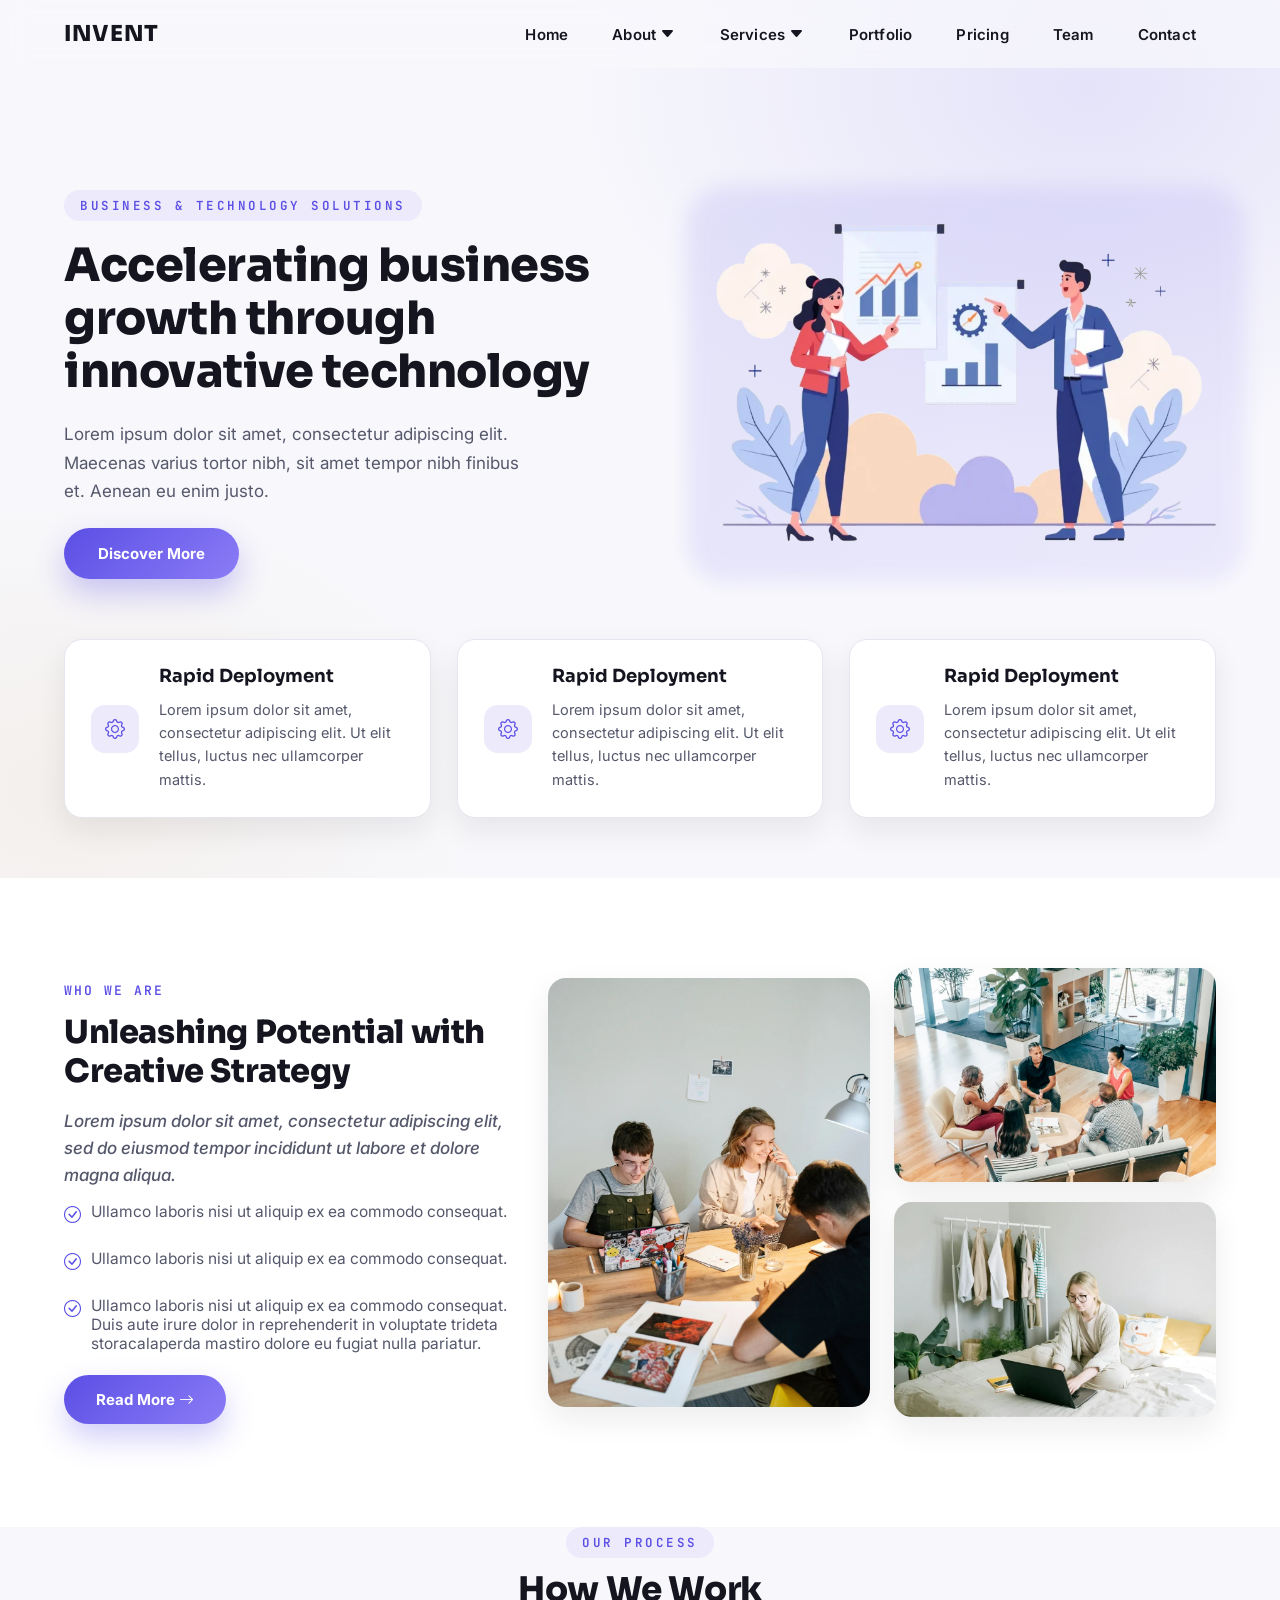
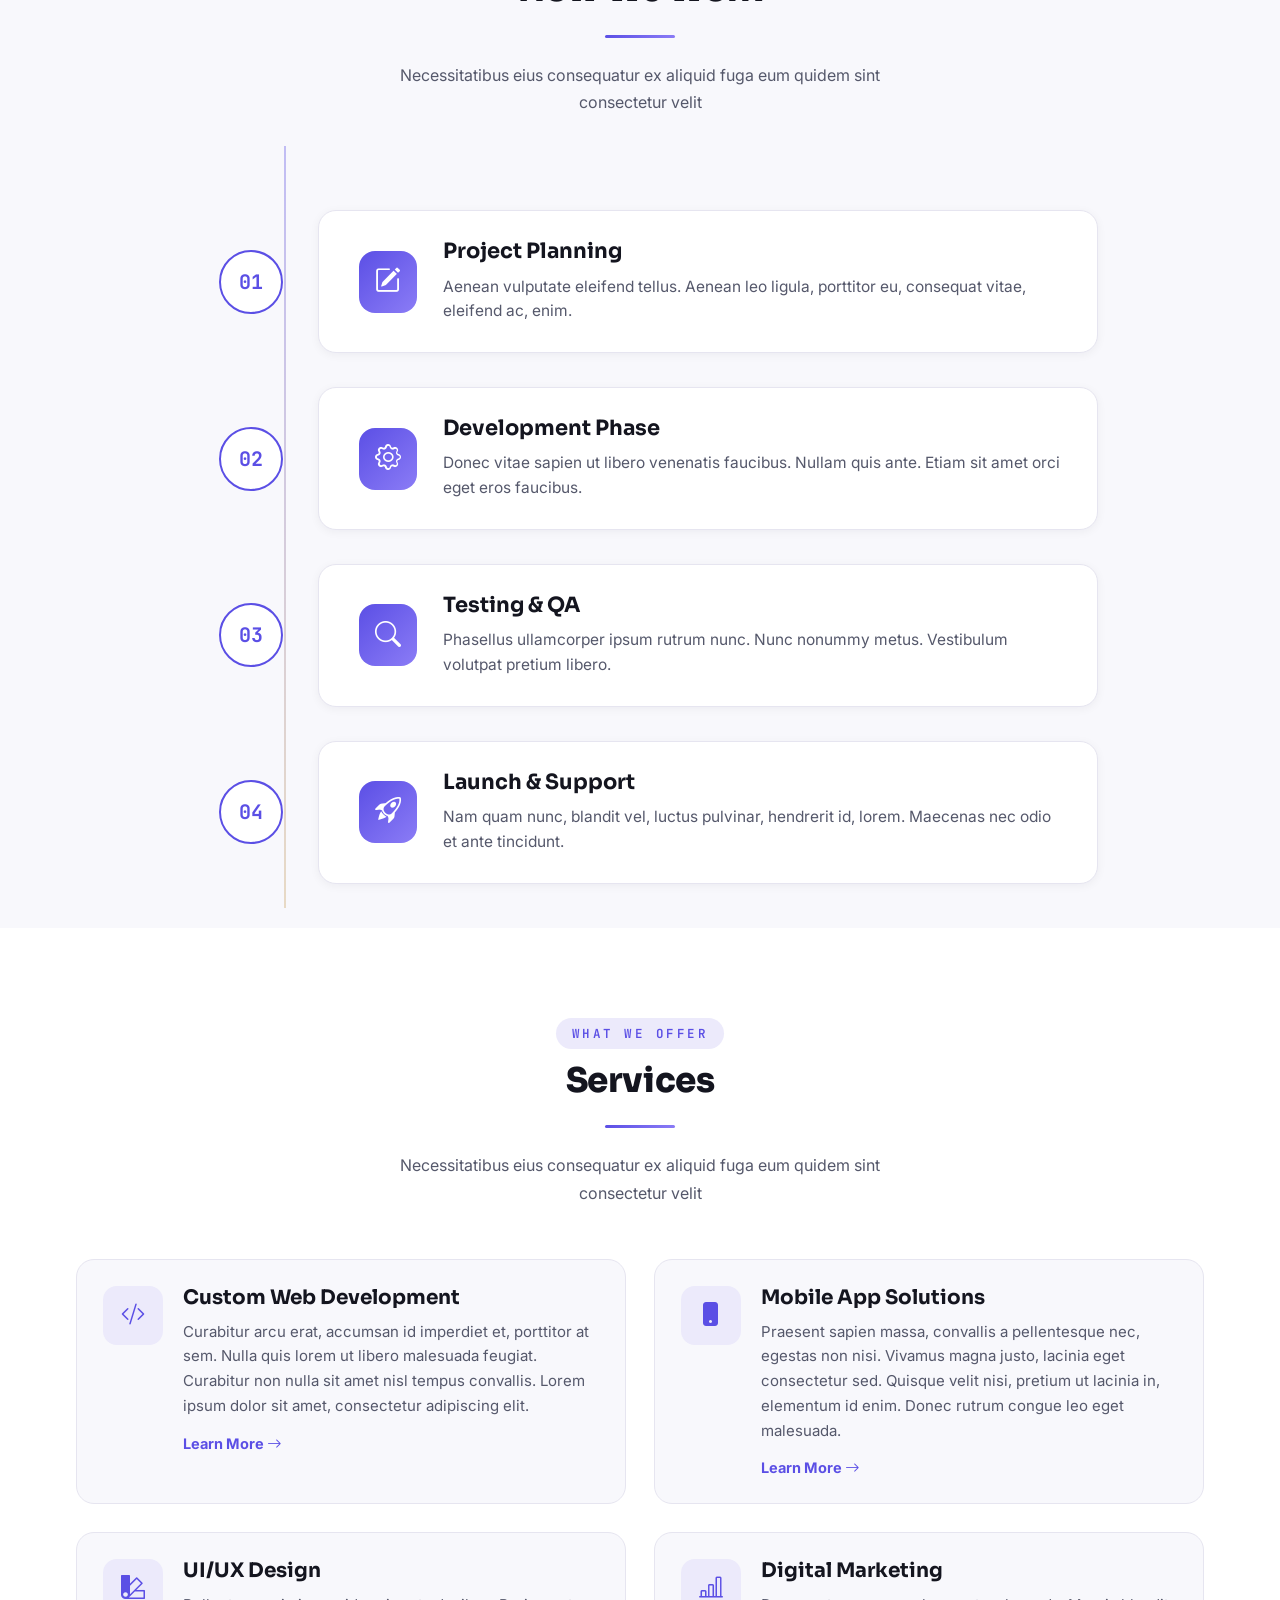
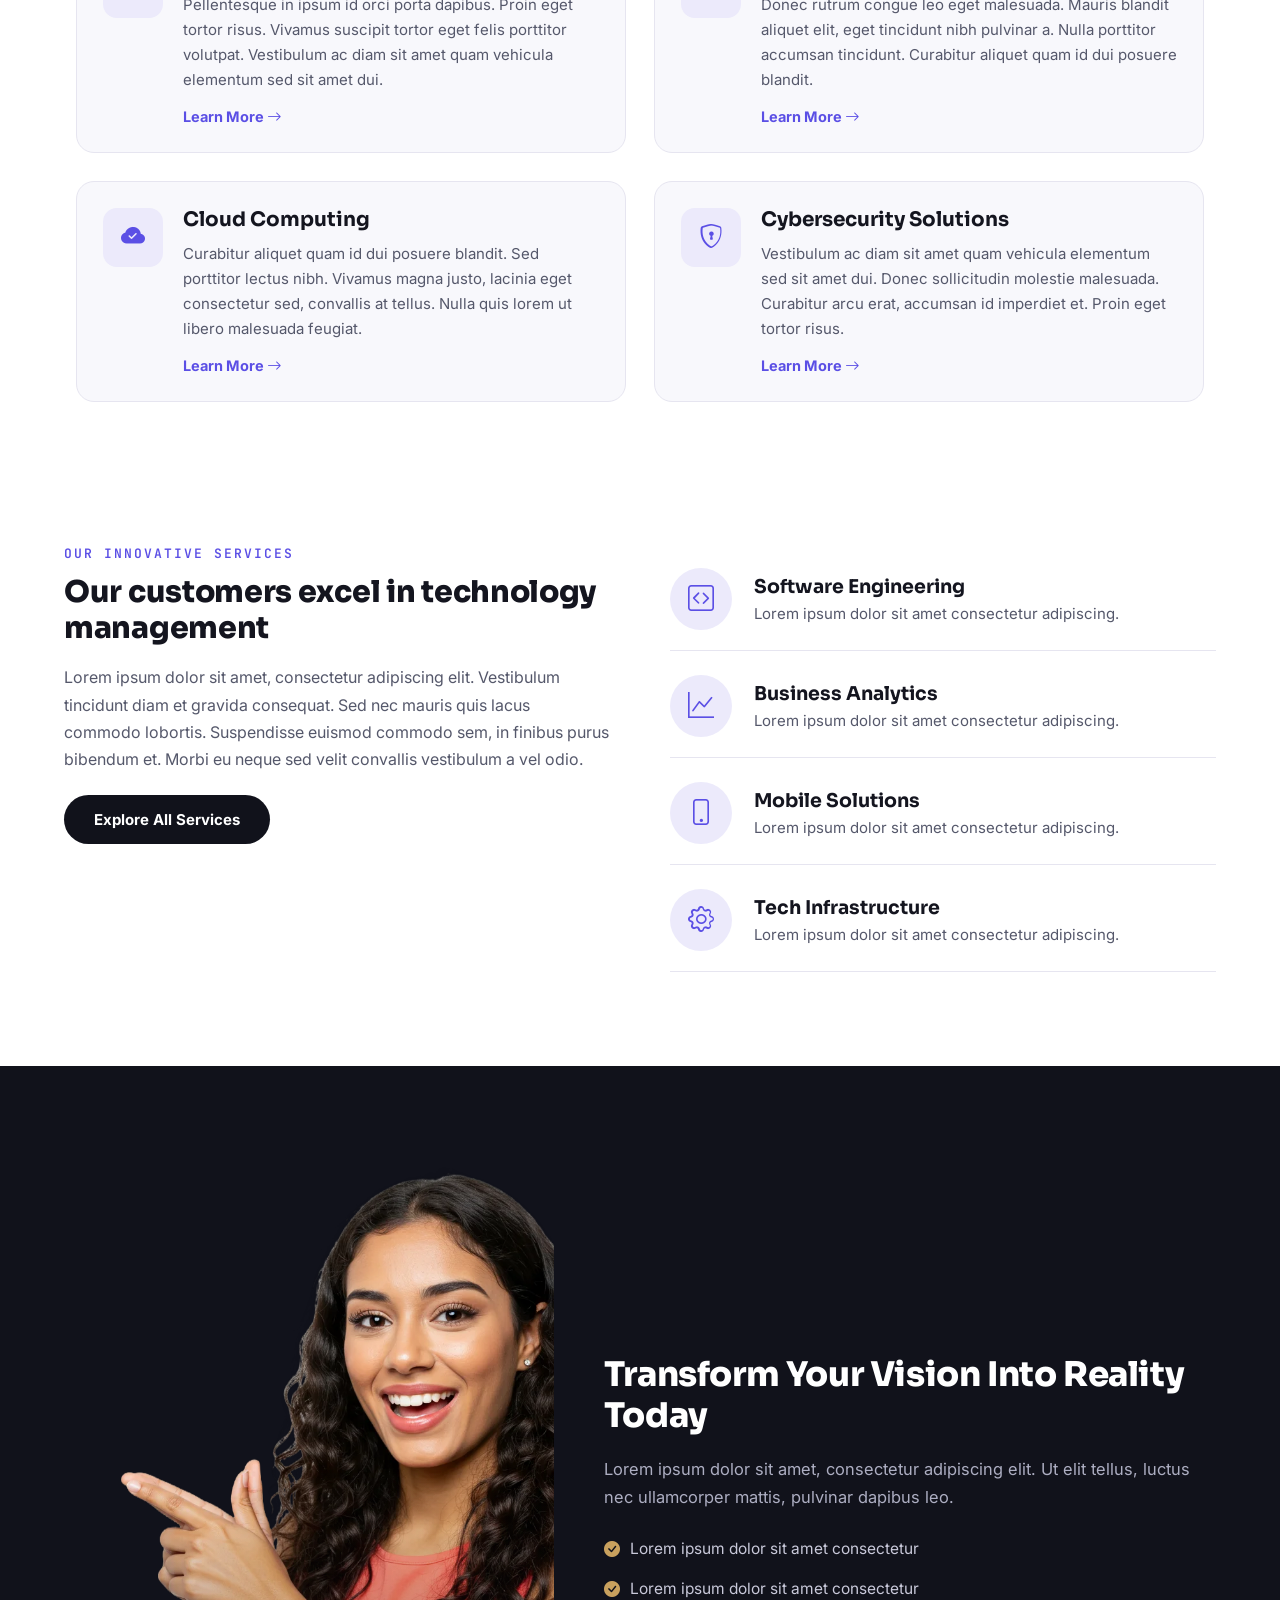
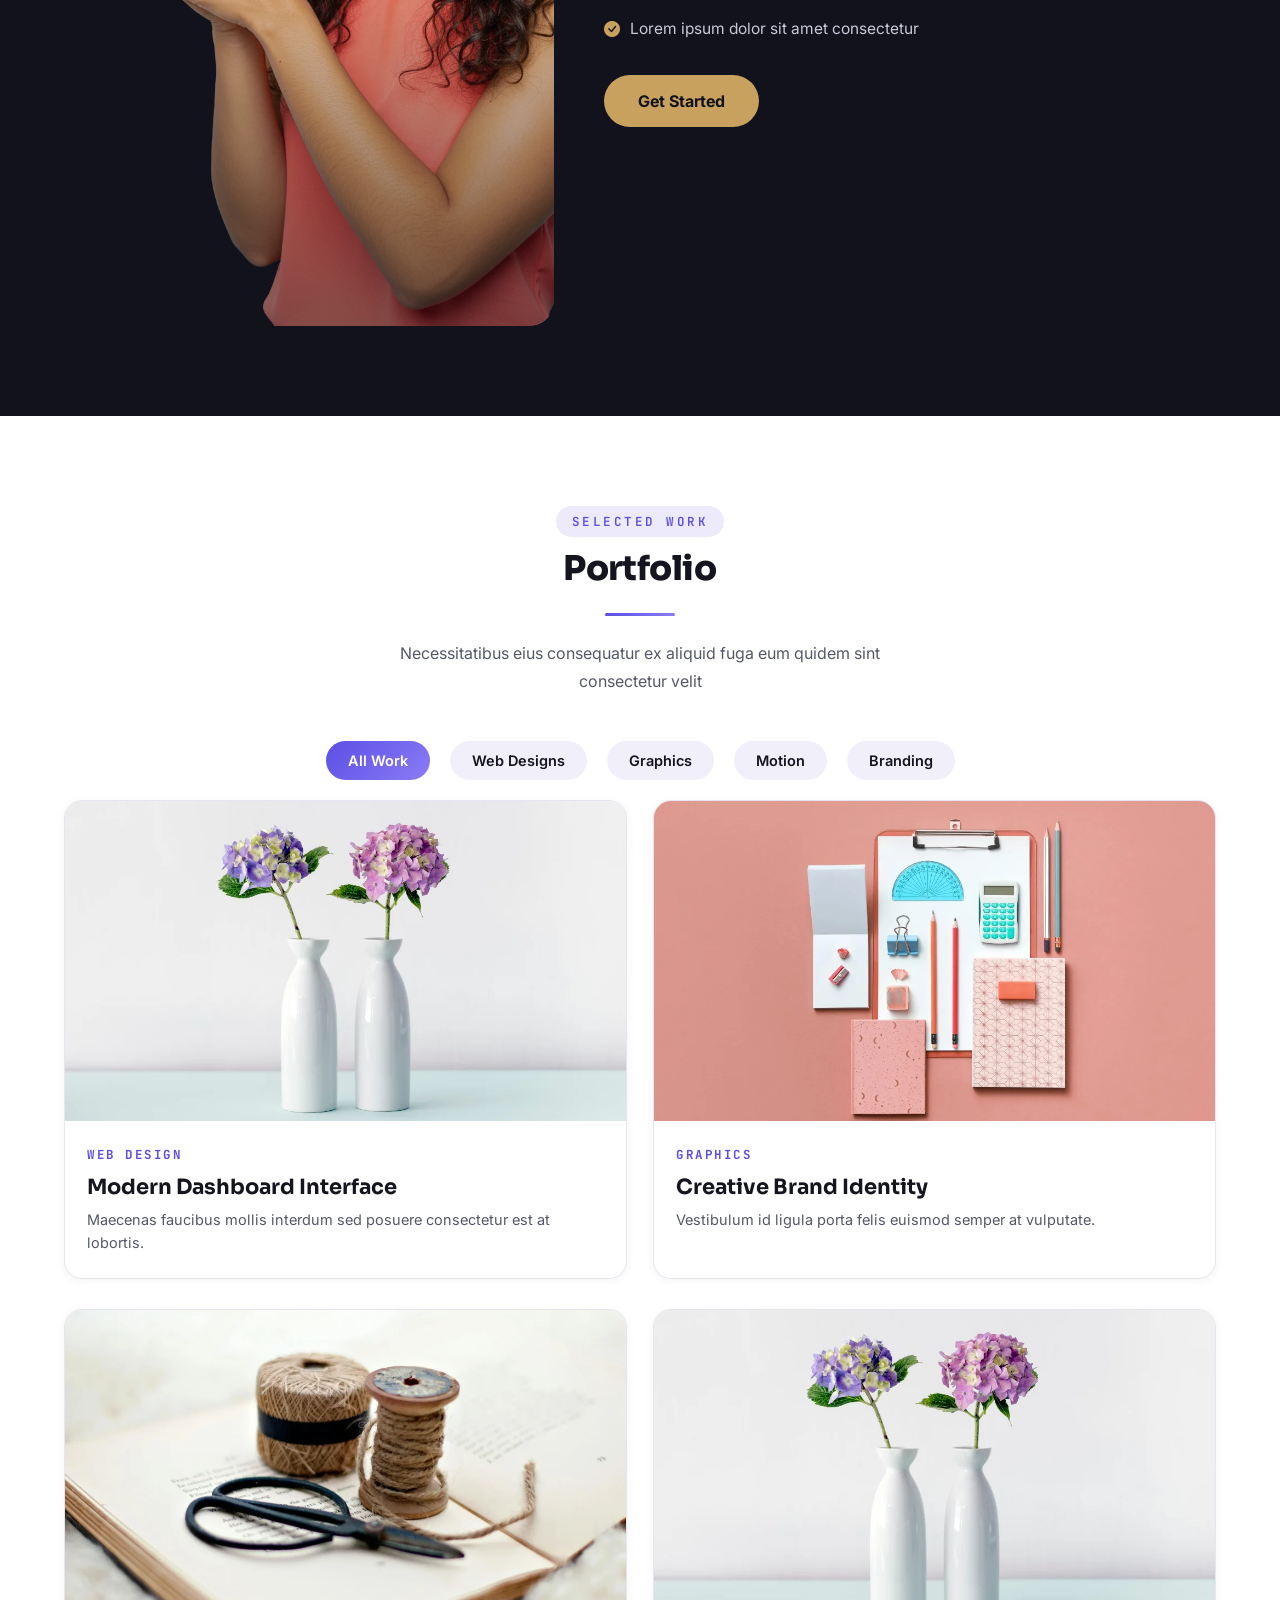
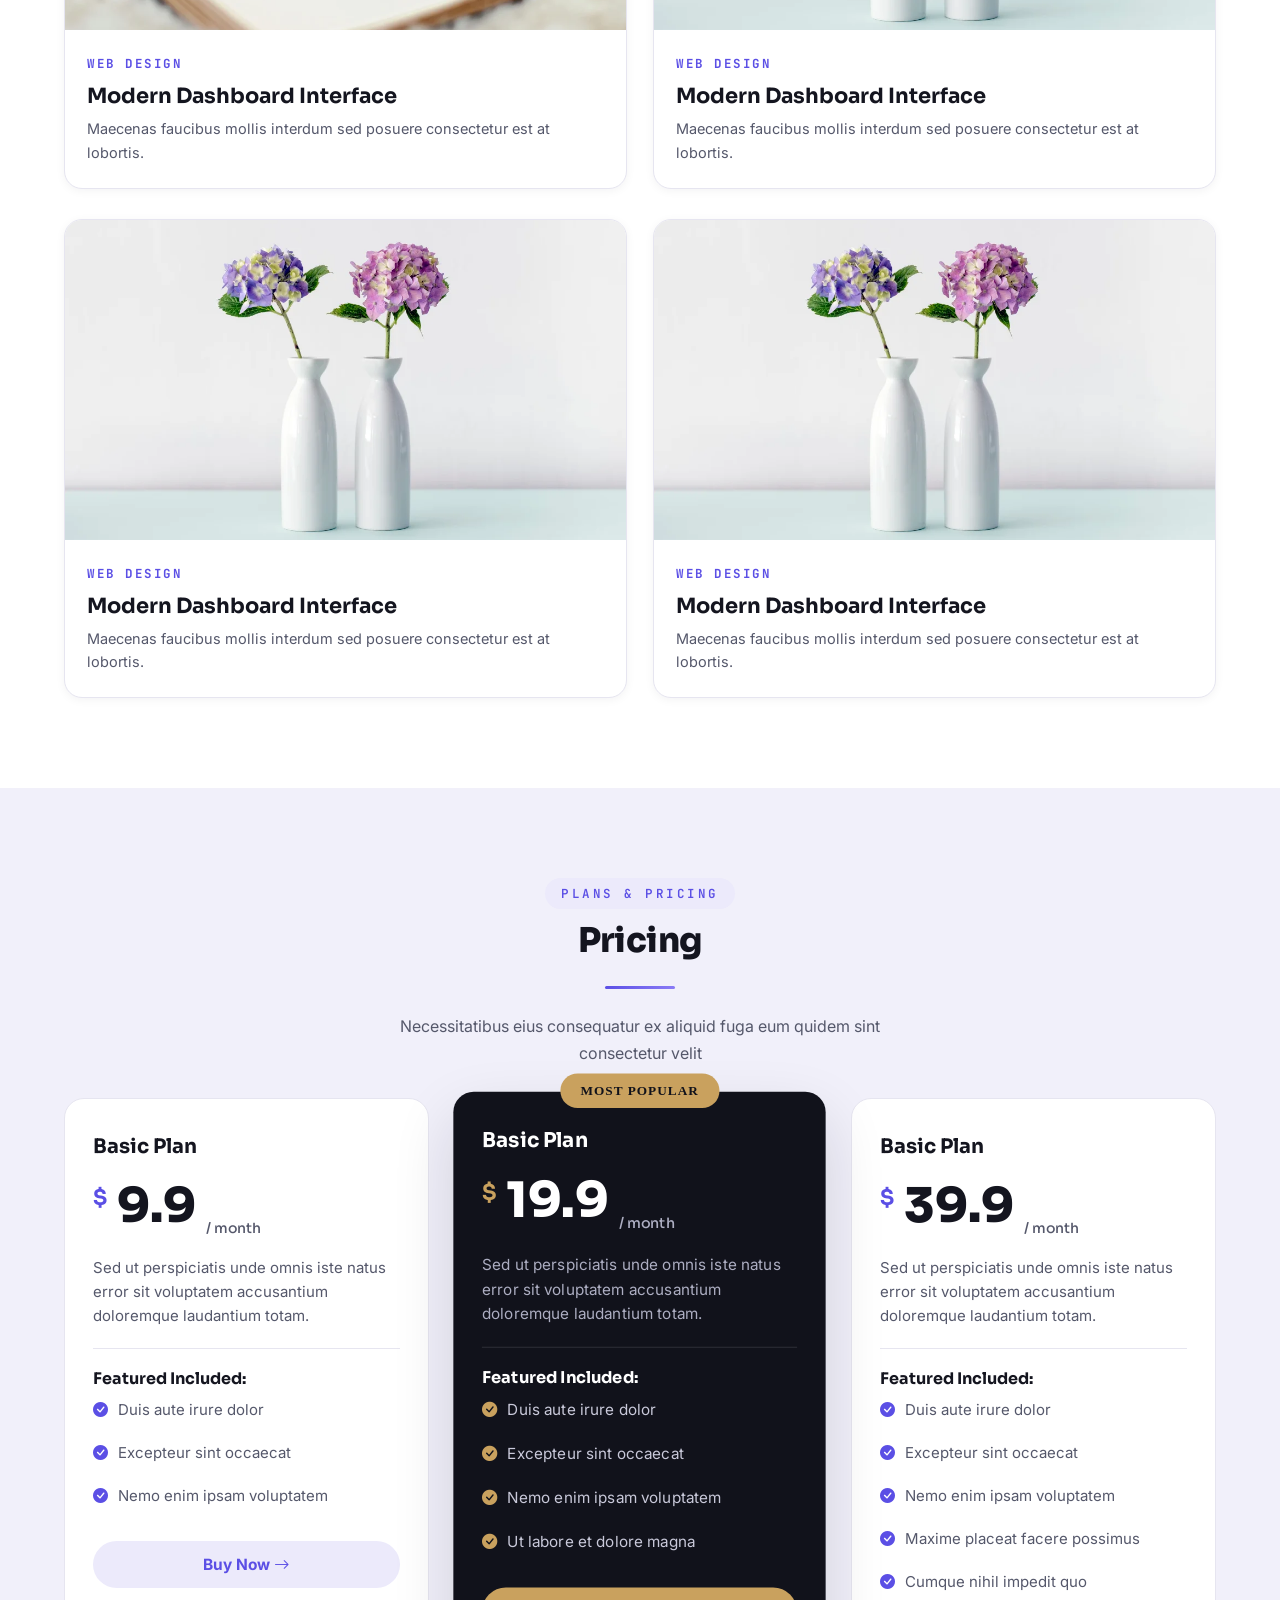
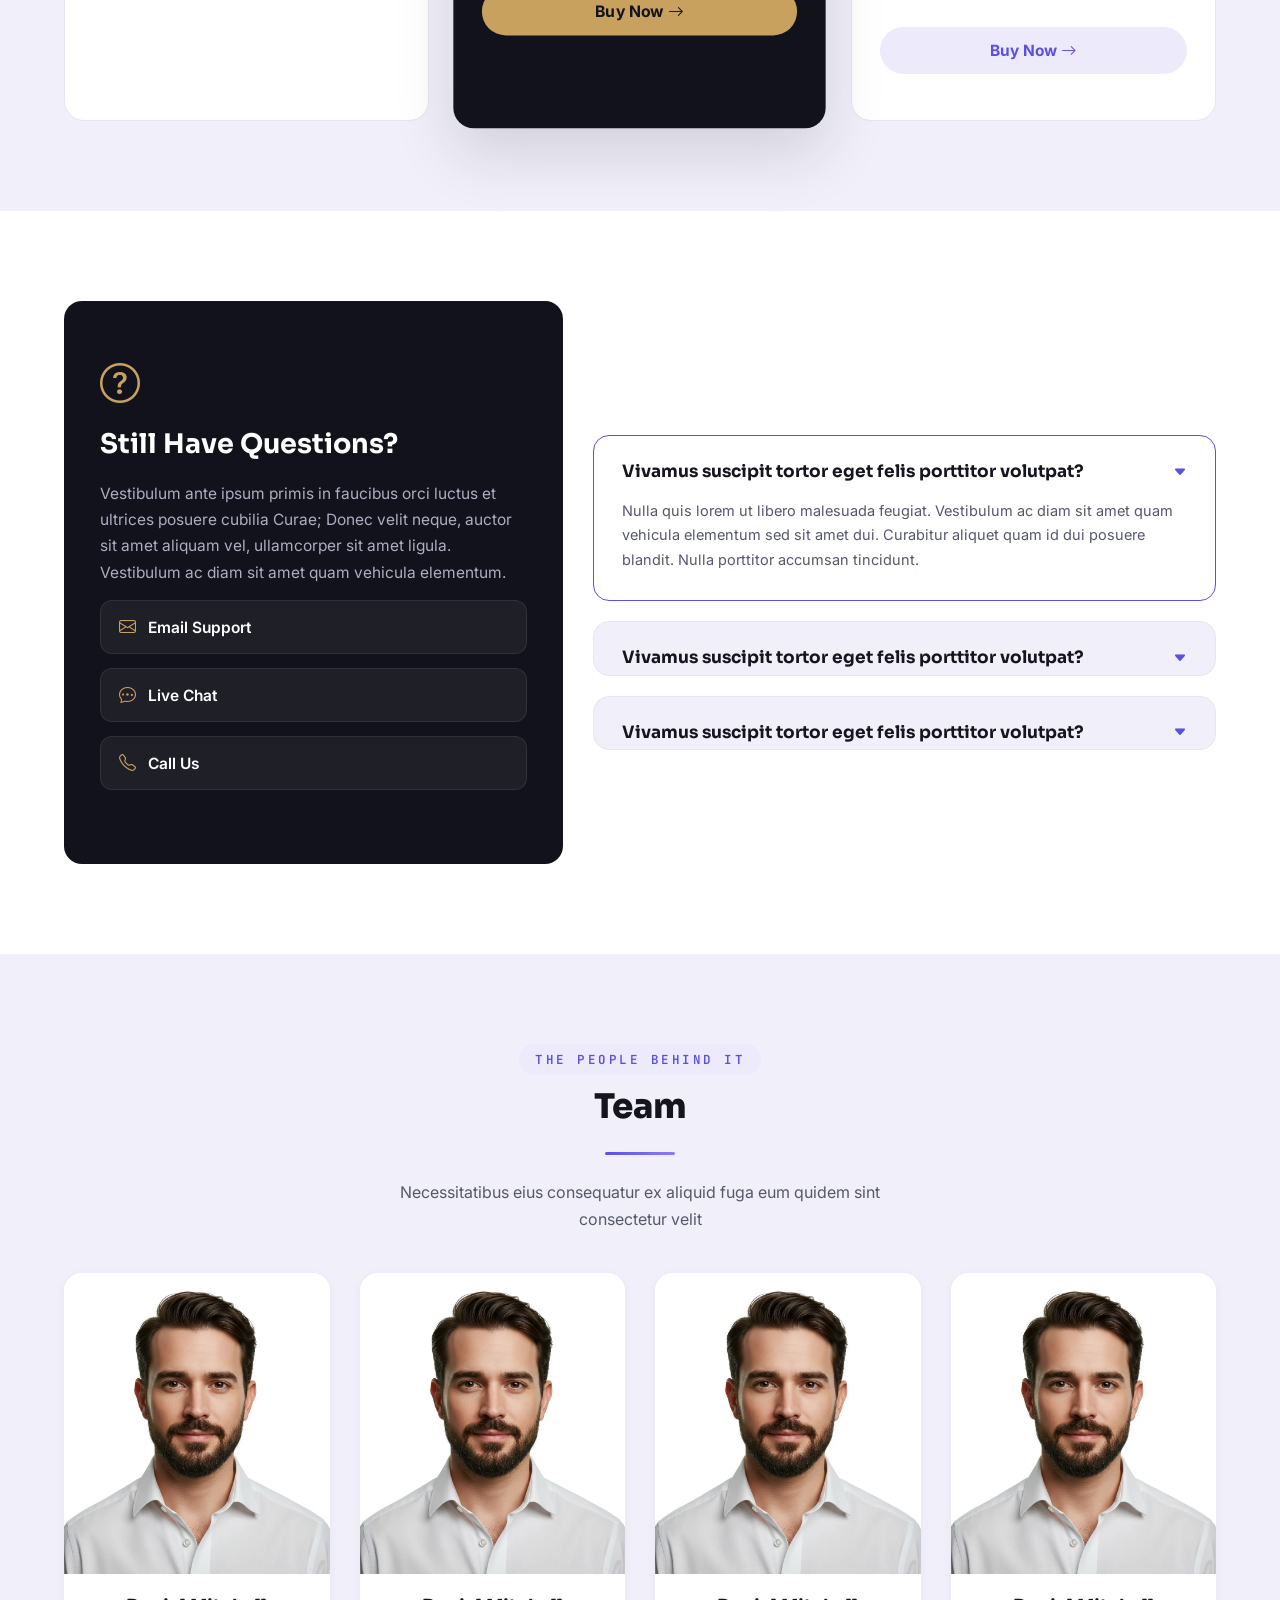
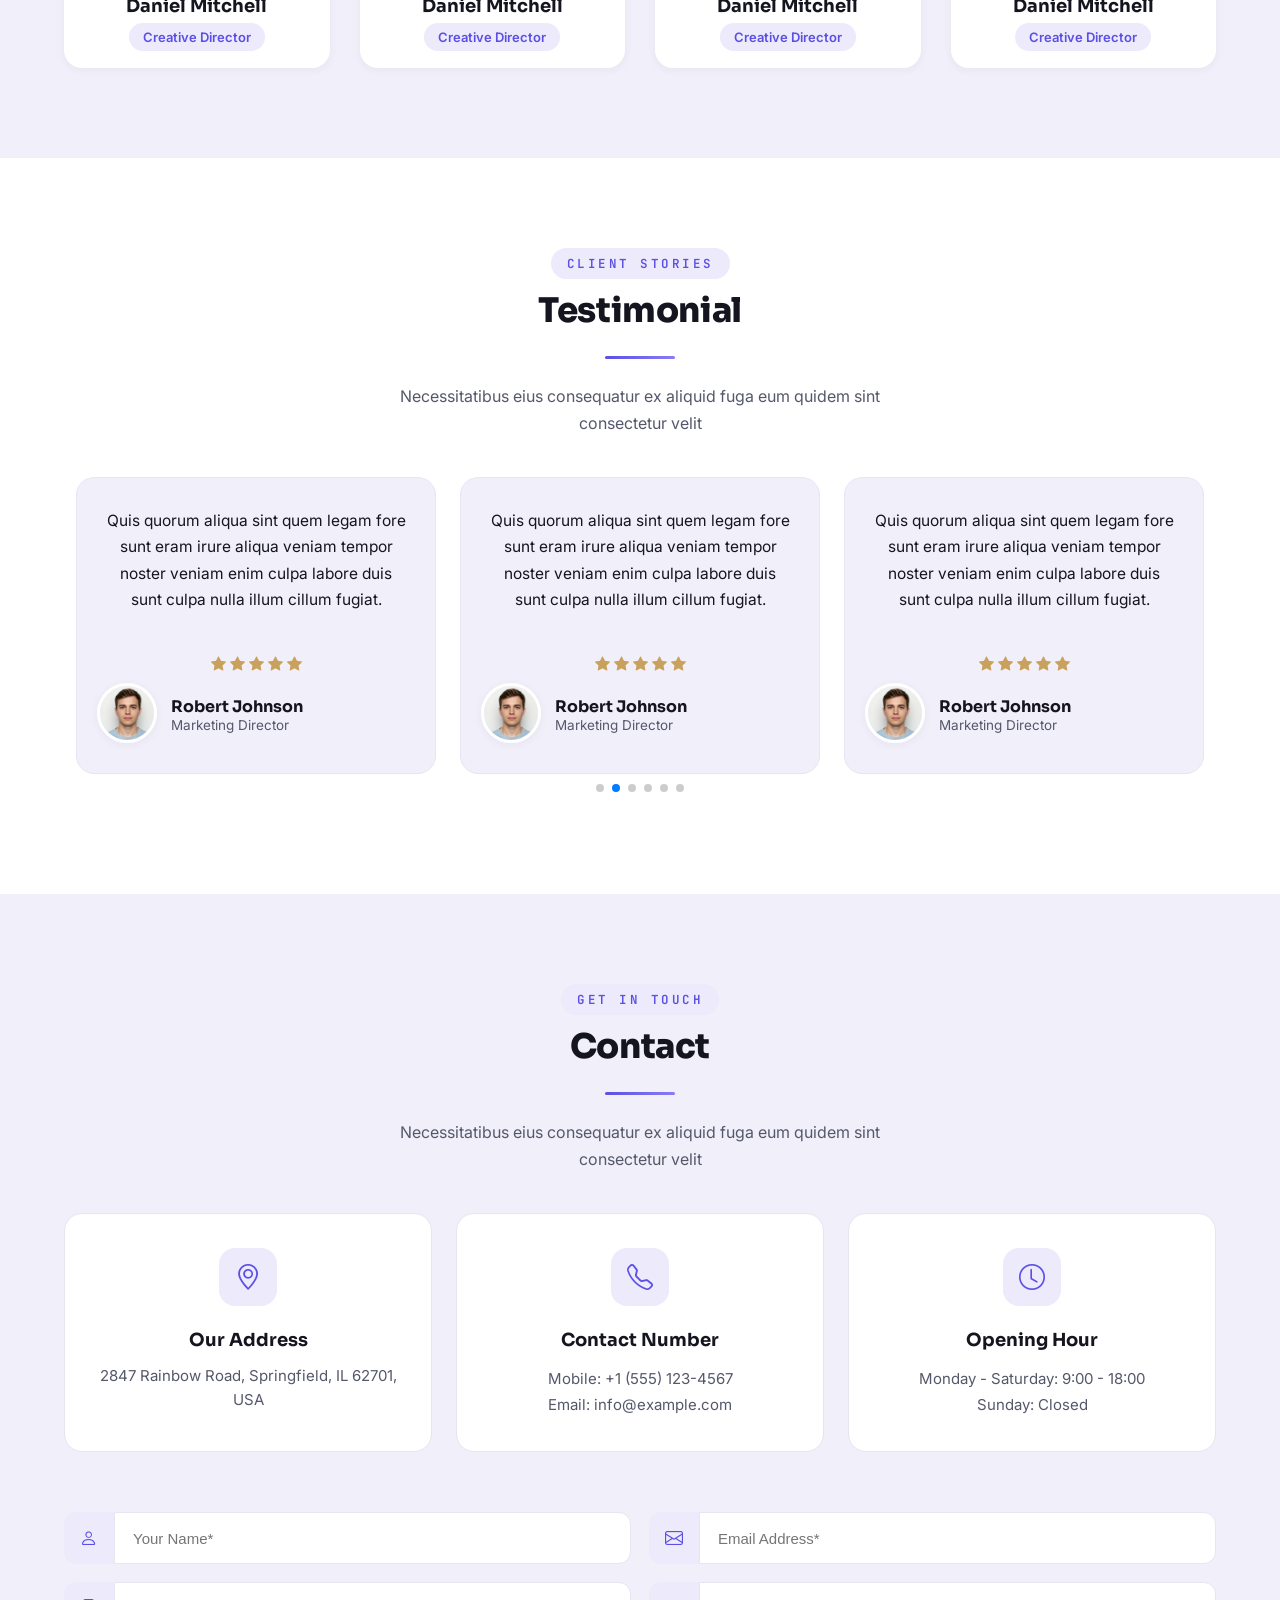
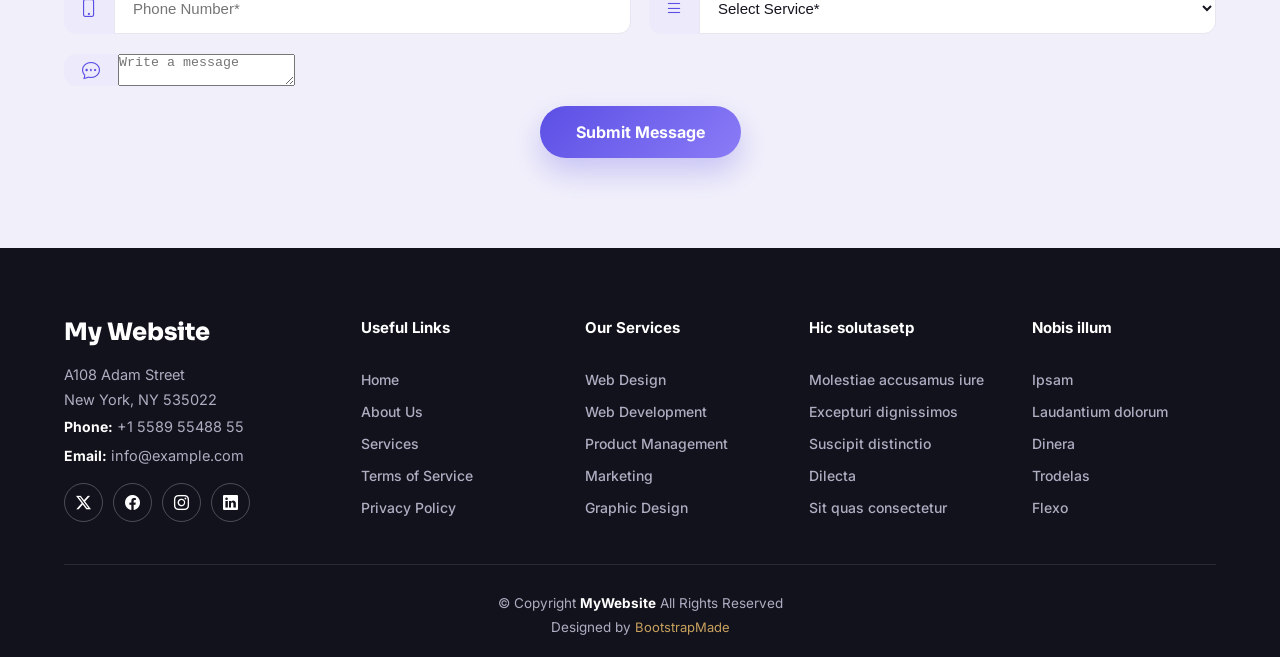
==== index.html @ 8b0c70d6 "all done" ====
<!DOCTYPE html>
<html lang="en">
<head>
    <meta charset="UTF-8">
    <meta name="viewport" content="width=device-width, initial-scale=1.0">
    <title>Invent HTML & CSS</title>
    <link rel="stylesheet" href="./css/style.css">
    <link rel="stylesheet" href="https://cdn.jsdelivr.net/npm/bootstrap-icons@1.11.3/font/bootstrap-icons.css">

    <!-- Link Swiper Css  -->
     <link rel="stylesheet" href="https://cdn.jsdelivr.net/npm/swiper@11/swiper-bundle.min.css">
</head>
<body>
    <!-- start header section  -->
     <header>
        <div class="header-container">
        <a href="#" class="logo">INVENT</a>
         <div class="menu-toggle" id="menu-toggle">
            <span></span>
            <span></span>
            <span></span>
        </div>
        <nav id="navbar">
            <ul>
                <li><a href="#">Home </a></li>
                <li class="dropdown">
                    <a href="#" class="dropdown-toggle">About <i class="bi bi-caret-down-fill"></i></a>
                <ul class="dropdown-menu">
                <li><a href="#">Our Founder</a></li>
                <li><a href="#">Our Mission</a></li>
                </ul>
                </li>
                <li class="dropdown">
                    <a href="#" class="dropdown-toggle">Services <i class="bi bi-caret-down-fill"></i></a>
                <ul class="dropdown-menu">
                <li><a href="#">Development</a></li>
                <li><a href="#">Marketing</a></li>
                <li><a href="#">Design</a></li>
                <li><a href="#">Graphics</a></li>
                </ul>
                </li>
                <li><a href="#">Portfolio</a></li>
                <li><a href="#">Pricing</a></li>
                <li><a href="#">Team</a></li>
                <li><a href="#">Contact</a></li>
            </ul>
        </nav>
        </div>
     </header>
     <!-- end header section  -->

     <!-- start hero section  -->

     <section id="hero">
        <div class="hero-container">
            <div class="hero-content">
            <span class="eyebrow">Business &amp; Technology Solutions</span>
            <h1>Accelerating business growth through innovative technology</h1>
            <p>Lorem ipsum dolor sit amet, consectetur adipiscing elit. Maecenas varius tortor nibh, sit amet tempor nibh finibus et. Aenean eu enim justo.</p>
            <a href="#"><button>Discover More</button></a>
            </div>
            <div class="hero-image">
                <img src="./images/illustration-16.webp" alt="">
            </div>
        </div>
        <div class="hero-information">
            <div class="hero-box">
                <div class="hero-icon">
                    <i class="bi bi-gear"></i>
                </div>
                <div class="hero-box-content">
                    <h2>Rapid Deployment</h2>
                    <p>Lorem ipsum dolor sit amet, consectetur adipiscing elit. Ut elit tellus, luctus nec ullamcorper mattis.</p>
                </div>
            </div>
            <div class="hero-box">
                <div class="hero-icon">
                    <i class="bi bi-gear"></i>
                </div>
                <div class="hero-box-content">
                    <h2>Rapid Deployment</h2>
                    <p>Lorem ipsum dolor sit amet, consectetur adipiscing elit. Ut elit tellus, luctus nec ullamcorper mattis.</p>
                </div>
            </div>
            <div class="hero-box">
                <div class="hero-icon">
                    <i class="bi bi-gear"></i>
                </div>
                <div class="hero-box-content">
                    <h2>Rapid Deployment</h2>
                    <p>Lorem ipsum dolor sit amet, consectetur adipiscing elit. Ut elit tellus, luctus nec ullamcorper mattis.</p>
                </div>
            </div>
        </div>
     </section>

     <!-- end hero section  -->

     <!-- start why us section  -->
      <section id="who-we-are">
        <div class="who-we-container">
            <div class="who-we-content">
                <span>Who We Are</span>
                <h2>Unleashing Potential with Creative Strategy</h2>
                <p><i>Lorem ipsum dolor sit amet, consectetur adipiscing elit, sed do eiusmod tempor incididunt ut labore et dolore magna aliqua.</i></p>
                <ul>
                    <li><i class="bi bi-check-circle"></i> Ullamco laboris nisi ut aliquip ex ea commodo consequat.</li>
                    <li><i class="bi bi-check-circle"></i> Ullamco laboris nisi ut aliquip ex ea commodo consequat.</li>
                    <li><i class="bi bi-check-circle"></i> Ullamco laboris nisi ut aliquip ex ea commodo consequat. Duis aute irure dolor in reprehenderit in voluptate trideta storacalaperda mastiro dolore eu fugiat nulla pariatur.</li>
                </ul>
                <a href="#"><button>Read More <i class="bi bi-arrow-right"></i></button></a>
            </div>
            <div class="who-we-image">
                <img src="./images/about-portrait-1.webp" alt="">
                </div>
                <div class="who-we-image-container">
                <div class="who-we-image">
                <img src="./images/about-8.webp" alt="">
                </div>
                <div class="who-we-image">
                <img src="./images/about-12.webp" alt="">
                </div>
                </div>
            </div>
        </div>
      </section>

      <!-- End why us section  -->

      <!-- Start how we work section  -->

      <section id="how-we-work">
        <div class="section-content">
            <span class="eyebrow">Our Process</span>
            <h2>How We Work</h2>
            <div class="line"></div>
            <p>Necessitatibus eius consequatur ex aliquid fuga eum quidem sint consectetur velit</p>
        </div>
        <div class="how-we-container">
            <div class="work-details">
            <div class="how-we-box">
                <span>01</span>
                <div class="how-we-icon">
                    <i class="bi bi-pencil-square"></i>
                </div>
                <div class="how-we-info">
                    <h2>Project Planning</h2>
                    <p>Aenean vulputate eleifend tellus. Aenean leo ligula, porttitor eu, consequat vitae, eleifend ac, enim.</p>
                </div>
                </div>
            </div>
            <div class="work-details">
            <div class="how-we-box">
                <span>02</span>
                <div class="how-we-icon">
                    <i class="bi bi-gear"></i>
                </div>
                <div class="how-we-info">
                    <h2>Development Phase</h2>
                    <p>Donec vitae sapien ut libero venenatis faucibus. Nullam quis ante. Etiam sit amet orci eget eros faucibus.</p>
                </div>
                </div>
            </div>
            <div class="work-details">
            <div class="how-we-box">
                <span>03</span>
                <div class="how-we-icon">
                    <i class="bi bi-search"></i>
                </div>
                <div class="how-we-info">
                    <h2>Testing & QA</h2>
                    <p>Phasellus ullamcorper ipsum rutrum nunc. Nunc nonummy metus. Vestibulum volutpat pretium libero.</p>
                </div>
                </div>
            </div>
            <div class="work-details">
            <div class="how-we-box">
                <span>04</span>
                <div class="how-we-icon">
                    <i class="bi bi-rocket-takeoff"></i>
                </div>
                <div class="how-we-info">
                    <h2>Launch & Support</h2>
                    <p>Nam quam nunc, blandit vel, luctus pulvinar, hendrerit id, lorem. Maecenas nec odio et ante tincidunt.</p>
                </div>
                </div>
            </div>
        </div>
      </section>
      <!-- End how we work section  -->

      <!-- Start services section  -->
       <section id="services">
        <div class="section-content">
            <span class="eyebrow">What We Offer</span>
            <h2>Services</h2>
            <div class="line"></div>
            <p>Necessitatibus eius consequatur ex aliquid fuga eum quidem sint consectetur velit</p>
        </div>
        <div class="service-container">
            <div class="service-info">
            <div class="service-box">
                <div class="service-icon">
                    <i class="bi bi-code-slash"></i>
                </div>
                <div class="service-content">
                    <h3>Custom Web Development</h3>
                    <p>Curabitur arcu erat, accumsan id imperdiet et, porttitor at sem. Nulla quis lorem ut libero malesuada feugiat. Curabitur non nulla sit amet nisl tempus convallis. Lorem ipsum dolor sit amet, consectetur adipiscing elit.</p>
                    <a href="#"><button>Learn More <i class="bi bi-arrow-right"></i></button></a>
                </div>
            </div>
            </div>
            <div class="service-info">
            <div class="service-box">
                <div class="service-icon">
                    <i class="bi bi-phone-fill"></i>
                </div>
                <div class="service-content">
                    <h3>Mobile App Solutions</h3>
                    <p>Praesent sapien massa, convallis a pellentesque nec, egestas non nisi. Vivamus magna justo, lacinia eget consectetur sed. Quisque velit nisi, pretium ut lacinia in, elementum id enim. Donec rutrum congue leo eget malesuada.</p>
                    <a href="#"><button>Learn More <i class="bi bi-arrow-right"></i></button></a>
                </div>
            </div>
            </div>
            <div class="service-info">
            <div class="service-box">
                <div class="service-icon">
                    <i class="bi bi-palette2"></i>
                </div>
                <div class="service-content">
                    <h3>UI/UX Design</h3>
                    <p>Pellentesque in ipsum id orci porta dapibus. Proin eget tortor risus. Vivamus suscipit tortor eget felis porttitor volutpat. Vestibulum ac diam sit amet quam vehicula elementum sed sit amet dui.</p>
                    <a href="#"><button>Learn More <i class="bi bi-arrow-right"></i></button></a>
                </div>
            </div>
            </div>
            <div class="service-info">
            <div class="service-box">
                <div class="service-icon">
                    <i class="bi bi-bar-chart-line"></i>
                </div>
                <div class="service-content">
                    <h3>Digital Marketing</h3>
                    <p>Donec rutrum congue leo eget malesuada. Mauris blandit aliquet elit, eget tincidunt nibh pulvinar a. Nulla porttitor accumsan tincidunt. Curabitur aliquet quam id dui posuere blandit.</p>
                    <a href="#"><button>Learn More <i class="bi bi-arrow-right"></i></button></a>
                </div>
            </div>
            </div>
             <div class="service-info">
            <div class="service-box">
                <div class="service-icon">
                   <i class="bi bi-cloud-check-fill"></i>
                </div>
                <div class="service-content">
                    <h3>Cloud Computing</h3>
                    <p>Curabitur aliquet quam id dui posuere blandit. Sed porttitor lectus nibh. Vivamus magna justo, lacinia eget consectetur sed, convallis at tellus. Nulla quis lorem ut libero malesuada feugiat.</p>
                    <a href="#"><button>Learn More <i class="bi bi-arrow-right"></i></button></a>
                </div>
            </div>
            </div>
            <div class="service-info">
            <div class="service-box">
                <div class="service-icon">
                    <i class="bi bi-shield-lock"></i>
                </div>
                <div class="service-content">
                    <h3>Cybersecurity Solutions</h3>
                    <p>Vestibulum ac diam sit amet quam vehicula elementum sed sit amet dui. Donec sollicitudin molestie malesuada. Curabitur arcu erat, accumsan id imperdiet et. Proin eget tortor risus.</p>
                    <a href="#"><button>Learn More <i class="bi bi-arrow-right"></i></button></a>
                </div>
            </div>
            </div>
        </div>
       </section>
       <!-- End services section  -->

       <!-- Start Our Services Section  -->

       <section id="our-services">
        <div class="our-serve-container">
            <div class="serve-content">
            <span>Our innovative services</span>
            <h2>Our customers excel in technology management</h2>
            <p>Lorem ipsum dolor sit amet, consectetur adipiscing elit. Vestibulum tincidunt diam et gravida consequat. Sed nec mauris quis lacus commodo lobortis. Suspendisse euismod commodo sem, in finibus purus bibendum et. Morbi eu neque sed velit convallis vestibulum a vel odio.</p>
            <a href="#"><button>Explore All Services</button></a>
            </div>
            <div class="serve-box">
            <div class="serve-info">
                <div class="serve-icon">
                    <i class="bi bi-code-square"></i>
                </div>
                <div class="serve-description">
                    <h3>Software Engineering</h3>
                    <p>Lorem ipsum dolor sit amet consectetur adipiscing.</p>
                </div>
            </div>
            <div class="serve-info">
                <div class="serve-icon">
                    <i class="bi bi-graph-up"></i>
                </div>
                <div class="serve-description">
                    <h3>Business Analytics</h3>
                    <p>Lorem ipsum dolor sit amet consectetur adipiscing.</p>
                </div>
            </div>
            <div class="serve-info">
                <div class="serve-icon">
                    <i class="bi bi-phone"></i>
                </div>
                <div class="serve-description">
                    <h3>Mobile Solutions</h3>
                    <p>Lorem ipsum dolor sit amet consectetur adipiscing.</p>
                </div>
            </div>
            <div class="serve-info">
                <div class="serve-icon">
                    <i class="bi bi-gear"></i>
                </div>
                <div class="serve-description">
                    <h3>Tech Infrastructure</h3>
                    <p>Lorem ipsum dolor sit amet consectetur adipiscing.</p>
                </div>
            </div>
            </div>
        </div>
       </section>
       <!-- End Our Services Section  -->

       <!-- Start Vision Section  -->

       <section id="vision">
        <div class="vision-container">
            <div class="vision-image">
                <img src="./images/cta-4.webp" alt="">
            </div>
            <div class="vision-content">
                <h2>Transform Your Vision Into Reality Today</h2>
                <p>Lorem ipsum dolor sit amet, consectetur adipiscing elit. Ut elit tellus, luctus nec ullamcorper mattis, pulvinar dapibus leo.</p>
                <ul>
                    <li><i class="bi bi-check-circle-fill"></i> Lorem ipsum dolor sit amet consectetur</li>
                    <li><i class="bi bi-check-circle-fill"></i> Lorem ipsum dolor sit amet consectetur</li>
                    <li><i class="bi bi-check-circle-fill"></i> Lorem ipsum dolor sit amet consectetur</li>
                </ul>
                <div class="vision-btn">
                        <button class="btn-1">Get Started</button>
                    </div>
                    <div id="modal">
                        <div class="modal-content">
                             <span class="close">&times;</span>
                            <div class="form-control">
                               <div class="form-label">
                                <label for="firstname"></label>
                                <input  type="text" id="firstname" placeholder="First Name*" required>
                            </div>
                            <div class="form-label">
                                <label for="lastname"></label>
                                <input  type="text" id="lastname" placeholder="Last Name*" required>
                            </div>
                                <div class="form-label">
                                <label for="mail"></label>
                                <input  type="email" id="mail" placeholder="Email Address*" required>
                            </div>
                                <div class="form-label">
                                <label for="tel"></label>
                                <input  type="tel" id="tel" placeholder="Phone Number*" required>
                            </div>
                            <div class="form-inline-modal">
                            <input type="submit" id="submit">
                            </div>
                        </div>
                    </div>
            </div>
        </div>
       </section>

       <!-- End vision section  -->

       <!-- Start Portfolio Section  -->

       <section id="portfolio">
        <div class="section-content">
            <span class="eyebrow">Selected Work</span>
            <h2>Portfolio</h2>
            <div class="line"></div>
            <p>Necessitatibus eius consequatur ex aliquid fuga eum quidem sint consectetur velit</p>
        </div>
        <div class="portfolio-nav">
            <ul>
                <li class="portfolio-active">All Work</li>
                <li>Web Designs</li>
                <li>Graphics</li>
                <li>Motion</li>
                <li>Branding</li>
            </ul>
        </div>
        <div class="portfolio-container">
            <div class="portfolio-box">
                <div class="portfolio-image">
            <img src="./images/portfolio-10.webp" alt="">
            </div>
            <div class="portfolio-details">
                <span>Web Design</span>
                <h3>Modern Dashboard Interface</h3>
                <p>Maecenas faucibus mollis interdum sed posuere consectetur est at lobortis.</p>
            </div>
            </div>
            <div class="portfolio-box">
                <div class="portfolio-image">
            <img src="./images/portfolio-4.webp" alt="">
            </div>
            <div class="portfolio-details">
                <span>GRAPHICS</span>
                <h3>Creative Brand Identity</h3>
                <p>Vestibulum id ligula porta felis euismod semper at vulputate.</p>
            </div>
            </div>
            <div class="portfolio-box">
                <div class="portfolio-image">
            <img src="./images/portfolio-7.webp" alt="">
            </div>
            <div class="portfolio-details">
                <span>Web Design</span>
                <h3>Modern Dashboard Interface</h3>
                <p>Maecenas faucibus mollis interdum sed posuere consectetur est at lobortis.</p>
            </div>
            </div>
            <div class="portfolio-box">
                <div class="portfolio-image">
            <img src="./images/portfolio-10.webp" alt="">
            </div>
            <div class="portfolio-details">
                <span>Web Design</span>
                <h3>Modern Dashboard Interface</h3>
                <p>Maecenas faucibus mollis interdum sed posuere consectetur est at lobortis.</p>
            </div>
            </div>
            <div class="portfolio-box">
                <div class="portfolio-image">
            <img src="./images/portfolio-10.webp" alt="">
            </div>
            <div class="portfolio-details">
                <span>Web Design</span>
                <h3>Modern Dashboard Interface</h3>
                <p>Maecenas faucibus mollis interdum sed posuere consectetur est at lobortis.</p>
            </div>
            </div>
            <div class="portfolio-box">
                <div class="portfolio-image">
            <img src="./images/portfolio-10.webp" alt="">
            </div>
            <div class="portfolio-details">
                <span>Web Design</span>
                <h3>Modern Dashboard Interface</h3>
                <p>Maecenas faucibus mollis interdum sed posuere consectetur est at lobortis.</p>
            </div>
            </div>
        </div>
       </section>

       <!-- End portfolio section  -->

       <!-- Start Pricing Section  -->

       <section id="pricing">
        <div class="section-content">
            <span class="eyebrow">Plans &amp; Pricing</span>
            <h2>Pricing</h2>
            <div class="line"></div>
            <p>Necessitatibus eius consequatur ex aliquid fuga eum quidem sint consectetur velit</p>
        </div>
        <div class="pricing-container">
            <div class="pricing-box">
                <h3>Basic Plan</h3>
                <span><sup>$</sup> 9.9 <sub class="month">/ month</sub></span>
                <p>Sed ut perspiciatis unde omnis iste natus error sit voluptatem accusantium doloremque laudantium totam.</p>
                <h4>Featured Included:</h4>
                <ul>
                    <li><i class="bi bi-check-circle-fill"></i> Duis aute irure dolor</li>
                    <li><i class="bi bi-check-circle-fill"></i> Excepteur sint occaecat</li>
                    <li><i class="bi bi-check-circle-fill"></i> Nemo enim ipsam voluptatem</li>
                </ul>
                <a href="#"><button>Buy Now <i class="bi bi-arrow-right"></i></button></a>
            </div>
            <div class="pricing-box-2">
                <div class="popular-badge">Most Popular</div>
                <h3>Basic Plan</h3>
                <span><sup>$</sup> 19.9 <sub class="popular-month">/ month</sub></span>
                <p>Sed ut perspiciatis unde omnis iste natus error sit voluptatem accusantium doloremque laudantium totam.</p>
                <h4>Featured Included:</h4>
                <ul>
                    <li><i class="bi bi-check-circle-fill"></i> Duis aute irure dolor</li>
                    <li><i class="bi bi-check-circle-fill"></i> Excepteur sint occaecat</li>
                    <li><i class="bi bi-check-circle-fill"></i> Nemo enim ipsam voluptatem</li>
                    <li><i class="bi bi-check-circle-fill"></i> Ut labore et dolore magna</li>
                </ul>
                <a href="#"><button>Buy Now <i class="bi bi-arrow-right"></i></button></a>
            </div>
            <div class="pricing-box">
                <h3>Basic Plan</h3>
                <span><sup>$</sup> 39.9 <sub class="month">/ month</sub></span>
                <p>Sed ut perspiciatis unde omnis iste natus error sit voluptatem accusantium doloremque laudantium totam.</p>
                <h4>Featured Included:</h4>
                <ul>
                    <li><i class="bi bi-check-circle-fill"></i> Duis aute irure dolor</li>
                    <li><i class="bi bi-check-circle-fill"></i> Excepteur sint occaecat</li>
                    <li><i class="bi bi-check-circle-fill"></i> Nemo enim ipsam voluptatem</li>
                    <li><i class="bi bi-check-circle-fill"></i> Maxime placeat facere possimus</li>
                    <li><i class="bi bi-check-circle-fill"></i> Cumque nihil impedit quo</li>
                </ul>
                <a href="#"><button>Buy Now <i class="bi bi-arrow-right"></i></button></a>
            </div>
        </div>
       </section>

       <!-- End pricing section  -->

       <!-- Start FAQ Section  -->

       <section id="faq">
        <div class="faq-container">
                <div class="faq-details">
                    <i class="bi bi-question-circle"></i>
                <h2>Still Have Questions?</h2>
                <p>Vestibulum ante ipsum primis in faucibus orci luctus et ultrices posuere cubilia Curae; Donec velit neque, auctor sit amet aliquam vel, ullamcorper sit amet ligula. Vestibulum ac diam sit amet quam vehicula elementum.</p>
                <div class="contact-option">
                    <a href="#">
                        <i class="bi bi-envelope"></i>
                        <span>Email Support</span>
                    </a>
                </div>
                <div class="contact-option">
                    <a href="#">
                        <i class="bi bi-chat-dots"></i>
                        <span>Live Chat</span>
                    </a>
                </div>
                <div class="contact-option">
                    <a href="#">
                        <i class="bi bi-telephone"></i>
                        <span>Call Us</span>
                    </a>
                </div>   
            </div>
            <div class="faq-info">
                <div class="faq-box">
                <div class="faq-questions">
                <h3>Vivamus suscipit tortor eget felis porttitor volutpat? <i class="bi bi-caret-down-fill"></i></h3>
                </div>
                <div class="faq-ans">
                <p>Nulla quis lorem ut libero malesuada feugiat. Vestibulum ac diam sit amet quam vehicula elementum sed sit amet dui. Curabitur aliquet quam id dui posuere blandit. Nulla porttitor accumsan tincidunt.</p>
                </div>
                </div>
                <div class="faq-box">
                <div class="faq-questions">
                <h3>Vivamus suscipit tortor eget felis porttitor volutpat? <i class="bi bi-caret-down-fill"></i></h3>
                </div>
                <div class="faq-ans">
                <p>Nulla quis lorem ut libero malesuada feugiat. Vestibulum ac diam sit amet quam vehicula elementum sed sit amet dui. Curabitur aliquet quam id dui posuere blandit. Nulla porttitor accumsan tincidunt.</p>
                </div>
                </div>
                <div class="faq-box">
                <div class="faq-questions">
                <h3>Vivamus suscipit tortor eget felis porttitor volutpat? <i class="bi bi-caret-down-fill"></i></h3>
                </div>
                <div class="faq-ans">
                <p>Nulla quis lorem ut libero malesuada feugiat. Vestibulum ac diam sit amet quam vehicula elementum sed sit amet dui. Curabitur aliquet quam id dui posuere blandit. Nulla porttitor accumsan tincidunt.</p>
                </div>
                </div>
                </div>
       </div>
       </section>
       <!-- End Faq Section  -->

       <!-- Start Team Section  -->

       <section id="team">
        <div class="section-content">
            <span class="eyebrow">The People Behind It</span>
            <h2>Team</h2>
            <div class="line"></div>
            <p>Necessitatibus eius consequatur ex aliquid fuga eum quidem sint consectetur velit</p>
        </div>
        <div class="team-container">
            <div class="team-box">
                <div class="team-image">
                    <img src="./images/person-m-1.webp" alt="">
                    <div class="team-overlay">
                    <p>Lorem ipsum dolor sit amet, consectetur adipiscing elit. Nulla quam velit, vulputate eu pharetra nec, mattis ac neque.</p>
                    <div class="team-social">
                    <ul>
                        <li><i class="bi bi-twitter-x"></i></li>
                        <li><i class="bi bi-facebook"></i></li>
                        <li><i class="bi bi-instagram"></i></li>
                        <li><i class="bi bi-linkedin"></i></li>
                    </ul>
                    </div>
                </div>
                </div>
                <div class="team-detail">
                    <h3>Daniel Mitchell</h3>
                    <span>Creative Director</span>
                </div>
            </div>
            <div class="team-box">
                <div class="team-image">
                    <img src="./images/person-m-1.webp" alt="">
                    <div class="team-overlay">
                    <p>Lorem ipsum dolor sit amet, consectetur adipiscing elit. Nulla quam velit, vulputate eu pharetra nec, mattis ac neque.</p>
                    <div class="team-social">
                    <ul>
                        <li><i class="bi bi-twitter-x"></i></li>
                        <li><i class="bi bi-facebook"></i></li>
                        <li><i class="bi bi-instagram"></i></li>
                        <li><i class="bi bi-linkedin"></i></li>
                    </ul>
                    </div>
                </div>
                </div>
                <div class="team-detail">
                    <h3>Daniel Mitchell</h3>
                    <span>Creative Director</span>
                </div>
            </div>
            <div class="team-box">
                <div class="team-image">
                    <img src="./images/person-m-1.webp" alt="">
                    <div class="team-overlay">
                    <p>Lorem ipsum dolor sit amet, consectetur adipiscing elit. Nulla quam velit, vulputate eu pharetra nec, mattis ac neque.</p>
                    <div class="team-social">
                    <ul>
                        <li><i class="bi bi-twitter-x"></i></li>
                        <li><i class="bi bi-facebook"></i></li>
                        <li><i class="bi bi-instagram"></i></li>
                        <li><i class="bi bi-linkedin"></i></li>
                    </ul>
                    </div>
                </div>
                </div>
                <div class="team-detail">
                    <h3>Daniel Mitchell</h3>
                    <span>Creative Director</span>
                </div>
            </div>
            <div class="team-box">
                <div class="team-image">
                    <img src="./images/person-m-1.webp" alt="">
                    <div class="team-overlay">
                    <p>Lorem ipsum dolor sit amet, consectetur adipiscing elit. Nulla quam velit, vulputate eu pharetra nec, mattis ac neque.</p>
                    <div class="team-social">
                    <ul>
                        <li><i class="bi bi-twitter-x"></i></li>
                        <li><i class="bi bi-facebook"></i></li>
                        <li><i class="bi bi-instagram"></i></li>
                        <li><i class="bi bi-linkedin"></i></li>
                    </ul>
                    </div>
                </div>
                </div>
                <div class="team-detail">
                    <h3>Daniel Mitchell</h3>
                    <span>Creative Director</span>
                </div>
            </div>
        </div>
       </section>
       <!-- End Team Section  -->

       <!-- Start testimonial section  -->

       <section id="testimonial">
        <div class="section-content">
            <span class="eyebrow">Client Stories</span>
            <h2>Testimonial</h2>
            <div class="line"></div>
            <p>Necessitatibus eius consequatur ex aliquid fuga eum quidem sint consectetur velit</p>
        </div>
        <div class="testimonial-container">
            <div class="swiper hero-slide">
                <div class="swiper-wrapper">
                    <div class="swiper-slide">
                        <div class="testimonial-box">
                            <p>Quis quorum aliqua sint quem legam fore sunt eram irure aliqua veniam tempor noster veniam enim culpa labore duis sunt culpa nulla illum cillum fugiat.</p>
                            <div class="testimonial-info">
                                <div class="testimonial-rating">
                                <ul>
                                    <li><i class="bi bi-star-fill"></i></li>
                                    <li><i class="bi bi-star-fill"></i></li>
                                    <li><i class="bi bi-star-fill"></i></li>
                                    <li><i class="bi bi-star-fill"></i></li>
                                    <li><i class="bi bi-star-fill"></i></li>
                                </ul>
                                </div>
                                <div class="testimonial-description">
                                <div class="testimonial-image">
                                    <img src="./images/person-m-5.webp" alt="">
                                </div>
                                <div class="testimonial-details">
                                    <h3>Robert Johnson</h3>
                                    <span>Marketing Director</span>
                                </div>
                                </div>
                            </div>
                        </div>
                    </div>
                    <div class="swiper-slide">
                        <div class="testimonial-box">
                            <p>Quis quorum aliqua sint quem legam fore sunt eram irure aliqua veniam tempor noster veniam enim culpa labore duis sunt culpa nulla illum cillum fugiat.</p>
                            <div class="testimonial-info">
                                <div class="testimonial-rating">
                                <ul>
                                    <li><i class="bi bi-star-fill"></i></li>
                                    <li><i class="bi bi-star-fill"></i></li>
                                    <li><i class="bi bi-star-fill"></i></li>
                                    <li><i class="bi bi-star-fill"></i></li>
                                    <li><i class="bi bi-star-fill"></i></li>
                                </ul>
                                </div>
                                <div class="testimonial-description">
                                <div class="testimonial-image">
                                    <img src="./images/person-m-5.webp" alt="">
                                </div>
                                <div class="testimonial-details">
                                    <h3>Robert Johnson</h3>
                                    <span>Marketing Director</span>
                                </div>
                                </div>
                            </div>
                        </div>
                    </div>
                    <div class="swiper-slide">
                        <div class="testimonial-box">
                            <p>Quis quorum aliqua sint quem legam fore sunt eram irure aliqua veniam tempor noster veniam enim culpa labore duis sunt culpa nulla illum cillum fugiat.</p>
                            <div class="testimonial-info">
                                <div class="testimonial-rating">
                                <ul>
                                    <li><i class="bi bi-star-fill"></i></li>
                                    <li><i class="bi bi-star-fill"></i></li>
                                    <li><i class="bi bi-star-fill"></i></li>
                                    <li><i class="bi bi-star-fill"></i></li>
                                    <li><i class="bi bi-star-fill"></i></li>
                                </ul>
                                </div>
                                <div class="testimonial-description">
                                <div class="testimonial-image">
                                    <img src="./images/person-m-5.webp" alt="">
                                </div>
                                <div class="testimonial-details">
                                    <h3>Robert Johnson</h3>
                                    <span>Marketing Director</span>
                                </div>
                                </div>
                            </div>
                        </div>
                    </div>
                    <div class="swiper-slide">
                        <div class="testimonial-box">
                            <p>Quis quorum aliqua sint quem legam fore sunt eram irure aliqua veniam tempor noster veniam enim culpa labore duis sunt culpa nulla illum cillum fugiat.</p>
                            <div class="testimonial-info">
                                <div class="testimonial-rating">
                                <ul>
                                    <li><i class="bi bi-star-fill"></i></li>
                                    <li><i class="bi bi-star-fill"></i></li>
                                    <li><i class="bi bi-star-fill"></i></li>
                                    <li><i class="bi bi-star-fill"></i></li>
                                    <li><i class="bi bi-star-fill"></i></li>
                                </ul>
                                </div>
                                <div class="testimonial-description">
                                <div class="testimonial-image">
                                    <img src="./images/person-m-5.webp" alt="">
                                </div>
                                <div class="testimonial-details">
                                    <h3>Robert Johnson</h3>
                                    <span>Marketing Director</span>
                                </div>
                                </div>
                            </div>
                        </div>
                    </div>
                    <div class="swiper-slide">
                        <div class="testimonial-box">
                            <p>Quis quorum aliqua sint quem legam fore sunt eram irure aliqua veniam tempor noster veniam enim culpa labore duis sunt culpa nulla illum cillum fugiat.</p>
                            <div class="testimonial-info">
                                <div class="testimonial-rating">
                                <ul>
                                    <li><i class="bi bi-star-fill"></i></li>
                                    <li><i class="bi bi-star-fill"></i></li>
                                    <li><i class="bi bi-star-fill"></i></li>
                                    <li><i class="bi bi-star-fill"></i></li>
                                    <li><i class="bi bi-star-fill"></i></li>
                                </ul>
                                </div>
                                <div class="testimonial-description">
                                <div class="testimonial-image">
                                    <img src="./images/person-m-5.webp" alt="">
                                </div>
                                <div class="testimonial-details">
                                    <h3>Robert Johnson</h3>
                                    <span>Marketing Director</span>
                                </div>
                                </div>
                            </div>
                        </div>
                    </div>
                    <div class="swiper-slide">
                        <div class="testimonial-box">
                            <p>Quis quorum aliqua sint quem legam fore sunt eram irure aliqua veniam tempor noster veniam enim culpa labore duis sunt culpa nulla illum cillum fugiat.</p>
                            <div class="testimonial-info">
                                <div class="testimonial-rating">
                                <ul>
                                    <li><i class="bi bi-star-fill"></i></li>
                                    <li><i class="bi bi-star-fill"></i></li>
                                    <li><i class="bi bi-star-fill"></i></li>
                                    <li><i class="bi bi-star-fill"></i></li>
                                    <li><i class="bi bi-star-fill"></i></li>
                                </ul>
                                </div>
                                <div class="testimonial-description">
                                <div class="testimonial-image">
                                    <img src="./images/person-m-5.webp" alt="">
                                </div>
                                <div class="testimonial-details">
                                    <h3>Robert Johnson</h3>
                                    <span>Marketing Director</span>
                                </div>
                                </div>
                            </div>
                        </div>
                    </div>
                    </div>
                    <div class="swiper-pagination"></div>
                    </div>
                    </div>
                
       </section>

       <!-- Start Contact Section  -->

       <section id="contact">
        <div class="section-content">
            <span class="eyebrow">Get In Touch</span>
            <h2>Contact</h2>
            <div class="line"></div>
            <p>Necessitatibus eius consequatur ex aliquid fuga eum quidem sint consectetur velit</p>
        </div>
        <div class="contact-container">
            <div class="contact-box">
                <div class="contact-icon">
                <i class="bi bi-geo-alt"></i>
                </div>
                <div class="contact-info">
                    <h3>Our Address</h3>
                    <p>2847 Rainbow Road, Springfield, IL 62701, USA</p>
                </div>
            </div>
            <div class="contact-box">
                <div class="contact-icon">
                <i class="bi bi-telephone"></i>
                </div>
                <div class="contact-info-2">
                    <h3>Contact Number</h3>
                    <p>Mobile: +1 (555) 123-4567</p>
                    <p>Email: info@example.com</p>
                </div>
            </div>
            <div class="contact-box">
                <div class="contact-icon">
                <i class="bi bi-clock"></i>
                </div>
                <div class="contact-info-2">
                    <h3>Opening Hour</h3>
                    <p>Monday - Saturday: 9:00 - 18:00</p>
                    <p> Sunday: Closed</p>
                </div>
            </div>
        </div>

        <div class="contact-form">
            <div class="form-control">
            <div class="form-label">
            <i class="bi bi-person"></i>
            <label for="name"></label>
            <input  type="text" id="name" placeholder="Your Name*" required>
            </div>
            <div class="form-label">
            <i class="bi bi-envelope"></i>
            <label for="mail2"></label>
            <input  type="email" id="mail2" placeholder="Email Address*" required>
            </div>
            <div class="form-label">
            <i class="bi bi-phone"></i>
            <label for="tel2"></label>
            <input  type="tel" id="tel2" placeholder="Phone Number*" required>
            </div>
            <div class="form-label">
            <i class="bi bi-list"></i>
            <select name="subject" class="option-control" required>
            <option value>Select Service*</option>
            <option value="service-1">Consulting</option>
            <option value="service-2">Development</option>
            <option value="service-3">Marketing</option>
            <option value="service-4">Support</option>
            </select>
            </div>
            </div>
            <div class="form-label-2">
            <i class="bi bi-chat-dots"></i>
            <label for="message"></label>
            <textarea name="message" id="message" placeholder="Write a message"></textarea>
            </div>
            </div>
            <div class="form-inline">
           <button type="submit">Submit Message</button>
        </div>
       </section>
       <!-- End Contact Section  -->
        <!-- Start Footer Section  -->

    <section id="footer">
        <div class="footer-container">
            <div class="footer-box">
                <h2><a href="#">My Website</a></h2>
                <span>A108 Adam Street <br>New York, NY 535022</br></span>
                <p><b>Phone:</b> +1 5589 55488 55</p>
                <p><b>Email:</b> info@example.com</p>
                <ul>
                    <li><i class="bi bi-twitter-x"></i></li>
                    <li><i class="bi bi-facebook"></i></li>
                    <li><i class="bi bi-instagram"></i></li>
                    <li><i class="bi bi-linkedin"></i></li>
                </ul>
            </div>
            <div class="footer-info">
                <span>Useful Links</span>
                <ul>
                    <li><a href="#">Home</a></li>
                    <li><a href="#">About Us</a></li>
                    <li><a href="#">Services</a></li>
                    <li><a href="#">Terms of Service</a></li>
                    <li><a href="#">Privacy Policy</a></li>
                </ul>
            </div>
            <div class="footer-info">
                <span>Our Services</span>
                <ul>
                    <li><a href="#">Web Design</a></li>
                    <li><a href="#">Web Development</a></li>
                    <li><a href="#">Product Management</a></li>
                    <li><a href="#">Marketing</a></li>
                    <li><a href="#">Graphic Design</a></li>
                </ul>
            </div>
            <div class="footer-info">
                <span>Hic solutasetp</span>
                <ul>
                    <li><a href="#">Molestiae accusamus iure</a></li>
                    <li><a href="#">Excepturi dignissimos</a></li>
                    <li><a href="#">Suscipit distinctio</a></li>
                    <li><a href="#">Dilecta</a></li>
                    <li><a href="#">Sit quas consectetur</a></li>
                </ul>
            </div>
            <div class="footer-info">
                <span>Nobis illum</span>
                <ul>
                    <li><a href="#">Ipsam</a></li>
                    <li><a href="#">Laudantium dolorum</a></li>
                    <li><a href="#">Dinera</a></li>
                    <li><a href="#">Trodelas</a></li>
                    <li><a href="#">Flexo</a></li>
                </ul>
            </div>
        </div>
        <div class="footer-copyright">
            <p>© Copyright <b>MyWebsite</b> All Rights Reserved</p>
            <p>Designed by <a href="#">BootstrapMade</a></p>
        </div>
    </section>

    <script src="./index.js"></script>

    <script src="https://cdn.jsdelivr.net/npm/swiper@11/swiper-bundle.min.js"></script>

    <script>
        var swiper = new Swiper(".hero-slide", {
            pagination: {
        el: ".swiper-pagination",
      },
      slidesPerView: 3,
      loop: true,
      autoplay: {
        delay: 3000,
      }
        });
    </script>

    <script>
        window.addEventListener('scroll', function () {
            let header = document.querySelector('header');
            header.classList.toggle('sticky', window.scrollY > 0);
        });
    </script>

    </body>
</html>
---- css/style.css ----
@import url('https://fonts.googleapis.com/css2?family=Sora:wght@400;500;600;700;800&family=Inter:wght@400;500;600;700&family=JetBrains+Mono:wght@400;500;600&display=swap');

*{
    padding: 0;
    margin: 0;
    list-style: none;
    box-sizing: border-box;
    text-decoration: none;
}

:root{
    --ink: #14151F;
    --ink-soft: #55586b;
    --bg: #F8F8FC;
    --bg-alt: #F1F0FA;
    --surface: #ffffff;
    --navy: #11121B;
    --navy-soft: #1B1D2B;
    --accent: #5B4FE5;
    --accent-dark: #4438C7;
    --accent-soft: #ECEAFB;
    --gold: #C9A15E;
    --gold-soft: #F7EFDF;
    --line: #E6E5F0;
    --shadow-sm: 0 2px 10px rgba(20, 21, 31, 0.05);
    --shadow-md: 0 12px 30px rgba(20, 21, 31, 0.08);
    --shadow-lg: 0 25px 60px rgba(20, 21, 31, 0.14);
    --radius: 18px;
    --gradient: linear-gradient(135deg, var(--accent) 0%, #8B7CF6 100%);
    --default-font: "Inter", sans-serif;
    --heading-font: "Sora", sans-serif;
    --nav-font: "Inter", sans-serif;
    --mono-font: "JetBrains Mono", monospace;
}

html{ scroll-behavior: smooth; }

body{
    color: var(--ink);
    background-color: var(--bg);
    -webkit-font-smoothing: antialiased;
}

h1, h2, h3, h4, h5, h6{
    font-family: var(--heading-font);
    color: var(--ink);
    line-height: 1.2;
}

p, span {
    font-family: var(--default-font);
}

ul, li, ol, li, button, a{
    font-family: var(--nav-font);
}

a, button{ transition: all .3s ease; }

@media (prefers-reduced-motion: reduce){
    *{ transition: none !important; animation: none !important; }
}

/* ============ HEADER ============ */
header{
    width: 100%;
    padding: 20px 0;
    background-color: rgba(248, 248, 252, 0.7);
    backdrop-filter: blur(14px);
    -webkit-backdrop-filter: blur(14px);
    position: fixed;
    top: 0;
    z-index: 999;
    border-bottom: 1px solid transparent;
    transition: all .35s ease;
}
header.sticky{
    background-color: rgba(20, 21, 31, 0.85);
    border-bottom: 1px solid rgba(255,255,255,0.08);
    padding: 14px 0;
}
header.sticky nav ul li a{
    color: #fff;
}
header.sticky .logo{
    color: #fff;
}
.header-container{
    width: 90%;
    max-width: 1200px;
    margin: auto;
    display: grid;
    grid-template-columns: auto auto;
    justify-content: space-between;
    align-items: center;
}
.logo{
    color: var(--ink);
    font-size: 22px;
    font-weight: 800;
    letter-spacing: 1px;
    font-family: var(--heading-font);
    transition: color .35s ease;
}
.menu-toggle{
    display: none;
    flex-direction: column;
    gap: 5px;
    cursor: pointer;
}

.menu-toggle span{
    width: 28px;
    height: 3px;
    background: #5B4FE5; /* or white */
    border-radius: 2px;
}
nav ul li{
    display: inline-block;
    margin: 0 18px;
}
nav ul li a{
    font-size: 15px;
    font-weight: 600;
    color: var(--ink);
    letter-spacing: .2px;
    position: relative;
    padding: 6px 2px;
}
nav ul li a:hover{
    color: var(--accent);
}
header.sticky nav ul li a:hover{
    color: var(--gold);
}
.dropdown{
    position: relative;
}
.dropdown-menu{
    position: absolute;
    top: 100%;
    left: 0;
    background: var(--navy);
    min-width: 190px;
    border-radius: 12px;
    box-shadow: var(--shadow-lg);
    display: none;
    flex-direction: column;
    padding: 10px 0;
    z-index: 99;
    margin-top: 22px;
    overflow: hidden;
}
.dropdown.active .dropdown-menu {
  display: flex;
  animation: fadein .35s ease-in-out;
}
@keyframes fadein{
    0%{ transform: translateY(10px); opacity: 0; }
    100%{ transform: translateY(0); opacity: 1; }
}
.dropdown-menu a{
   display: flex;
   line-height: 2.4;
   padding: 2px 20px;
   color: #fff;
   font-size: 14px;
   font-weight: 500;
}
.dropdown-menu a:hover{
    color: var(--gold);
    background: rgba(255,255,255,0.05);
}

/* ============ HERO ============ */
#hero{
    width: 100%;
    padding: 170px 0 60px;
    background:
        radial-gradient(60% 60% at 85% 10%, rgba(91,79,229,0.12) 0%, rgba(91,79,229,0) 70%),
        radial-gradient(50% 50% at 5% 90%, rgba(201,161,94,0.10) 0%, rgba(201,161,94,0) 70%),
        var(--bg);
    position: relative;
    overflow: hidden;
}
.hero-container{
    width: 90%;
    max-width: 1200px;
    margin: auto;
    display: grid;
    grid-template-columns: 1.1fr 0.9fr;
    justify-content: space-between;
    gap: 40px;
    align-items: center;
    padding: 20px 0 60px;
}
.hero-content span.eyebrow,
.hero-content::before{ content: ""; }
.hero-content h1{
    color: var(--ink);
    font-size: 46px;
    font-weight: 800;
    letter-spacing: -0.5px;
    line-height: 1.15;
}
.hero-content p{
    font-size: 17px;
    color: var(--ink-soft);
    padding: 22px 0;
    max-width: 480px;
    line-height: 1.7;
}
.hero-content a button{
    color: #fff;
    background: var(--gradient);
    padding: 16px 34px;
    border: none;
    font-weight: 700;
    font-size: 15px;
    border-radius: 50px;
    cursor: pointer;
    box-shadow: 0 14px 30px rgba(91,79,229,0.3);
}
.hero-content a button:hover{
    transform: translateY(-3px);
    box-shadow: 0 18px 36px rgba(91,79,229,0.4);
}
.hero-image{
    position: relative;
}
.hero-image::before{
    content: "";
    position: absolute;
    inset: -30px;
    background: var(--gradient);
    opacity: .12;
    border-radius: 40px;
    filter: blur(10px);
    z-index: 0;
}
.hero-image img{
    width: 100%;
    height: auto;
    position: relative;
    z-index: 1;
    border-radius: 24px;
}
.hero-information{
    width: 90%;
    max-width: 1200px;
    margin: auto;
    display: grid;
    grid-template-columns: repeat(3, 1fr);
    gap: 26px;
}
.hero-box{
    width: 100%;
    display: flex;
    gap: 20px;
    padding: 26px;
    align-items: center;
    box-shadow: var(--shadow-md);
    border: 1px solid var(--line);
    border-radius: var(--radius);
    background-color: var(--surface);
    transition: all .4s ease;
}
.hero-icon i{
    font-size: 20px;
    color: var(--accent);
    background-color: var(--accent-soft);
    border-radius: 14px;
    padding: 14px;
    display: inline-flex;
}
.hero-box-content h2{
    font-size: 18px;
    font-weight: 700;
    color: var(--ink);
}
.hero-box-content p{
    font-size: 14.5px;
    padding: 10px 0 0;
    color: var(--ink-soft);
    line-height: 1.6;
}
.hero-box:hover{
    transform: translateY(-6px);
    box-shadow: var(--shadow-lg);
    border-color: var(--accent);
}

/* ============ SECTION HEADERS (shared) ============ */
.section-content{
    text-align: center;
}
.section-content .eyebrow,
.hero-content .eyebrow{
    display: inline-block;
    font-family: var(--mono-font);
    font-size: 12.5px;
    font-weight: 600;
    letter-spacing: 2.5px;
    text-transform: uppercase;
    color: var(--accent);
    background-color: var(--accent-soft);
    padding: 7px 16px;
    border-radius: 50px;
}
.hero-content .eyebrow{
    margin-bottom: 18px;
}
.section-content .eyebrow{
    margin-bottom: 6px;
}
.section-content h2{
    font-size: 34px;
    font-weight: 800;
    text-align: center;
    padding: 6px 0;
    letter-spacing: -0.4px;
}
.line{
    width: 70px;
    height: 3px;
    background: var(--gradient);
    margin: 18px auto;
    border-radius: 4px;
}
.section-content p{
    font-size: 16px;
    color: var(--ink-soft);
    text-align: center;
    padding: 6px 0 10px;
    max-width: 560px;
    margin: auto;
    line-height: 1.7;
}

/* ============ WHO WE ARE ============ */
#who-we-are{
    width: 100%;
    background-color: var(--surface);
    padding: 90px 0;
}
.who-we-container{
    width: 90%;
    max-width: 1200px;
    margin: auto;
    display: grid;
    grid-template-columns: 1fr 0.7fr 0.7fr;
    gap: 24px;
    align-items: center;
}
.who-we-content span{
    color: var(--accent);
    font-size: 13px;
    font-weight: 600;
    font-family: var(--mono-font);
    text-transform: uppercase;
    letter-spacing: 2px;
}
.who-we-content h2{
    padding: 14px 0 18px;
    font-size: 32px;
    font-weight: 800;
    letter-spacing: -0.4px;
}
.who-we-content p{
    font-size: 17px;
    color: var(--ink-soft);
    font-weight: 500;
    font-style: normal !important;
    line-height: 1.6;
}
.who-we-content ul li{
    padding: 12px 0;
    font-size: 15.5px;
    color: var(--ink-soft);
    display: flex;
    align-items: flex-start;
    gap: 10px;
}
.who-we-content ul li i{
    color: var(--accent);
    font-weight: 700;
    font-size: 17px;
    margin-top: 3px;
}
.who-we-image{
    width: 100%;
    margin-bottom: 20px;
}
.who-we-image img{
    width: 100%;
    border-radius: 18px;
    box-shadow: var(--shadow-md);
    display: block;
}
.who-we-content a button{
    padding: 15px 32px;
    color: #fff;
    font-size: 15px;
    font-weight: 700;
    background: var(--gradient);
    border: none;
    border-radius: 50px;
    cursor: pointer;
    margin-top: 10px;
    box-shadow: 0 14px 30px rgba(91,79,229,0.28);
}
.who-we-content a button:hover{
    transform: translateY(-3px);
    box-shadow: 0 18px 34px rgba(91,79,229,0.36);
}

/* ============ HOW WE WORK (signature section) ============ */
.how-we-work{
    width: 100%;
    padding: 90px 0;
    background-color: var(--bg-alt);
}
.how-we-container{
    width: 90%;
    max-width: 780px;
    margin: auto;
    padding: 50px 0 10px;
    position: relative;
}
.how-we-container::before{
    content: "";
    position: absolute;
    left: 34px;
    top: 20px;
    bottom: 20px;
    width: 2px;
    background: linear-gradient(180deg, var(--accent) 0%, var(--gold) 100%);
    opacity: .35;
}
.work-details{
    margin: 34px 0;
}
.how-we-box{
    width: 100%;
    background-color: var(--surface);
    border: 1px solid var(--line);
    padding: 28px 30px 28px 40px;
    display: flex;
    gap: 26px;
    align-items: center;
    border-radius: var(--radius);
    position: relative;
    margin-left: 68px;
    box-shadow: var(--shadow-sm);
    transition: all .4s ease;
}
.how-we-box span{
    font-size: 46px;
    font-family: var(--mono-font);
    color: var(--surface);
    -webkit-text-stroke: 1.5px var(--accent);
    font-weight: 700;
    position: absolute;
    left: -100px;
    top: 50%;
    transform: translateY(-50%);
    background: var(--surface);
    width: 64px;
    height: 64px;
    display: flex;
    align-items: center;
    justify-content: center;
    border-radius: 50%;
    border: 2px solid var(--accent);
    font-size: 20px;
    -webkit-text-stroke: 0;
    color: var(--accent);
    transition: all .4s ease;
}
.how-we-icon {
    font-size: 26px;
    color: #fff;
    background: var(--gradient);
    padding: 16px;
    border-radius: 16px;
    flex-shrink: 0;
    transition: all .4s ease;
}
.how-we-info h2{
    font-size: 21px;
    font-weight: 700;
}
.how-we-info p{
    padding: 10px 0 0;
    font-size: 15.5px;
    color: var(--ink-soft);
    line-height: 1.6;
}
.how-we-box:hover{
    transform: translateY(-6px);
    box-shadow: var(--shadow-lg);
    border-color: var(--accent);
}
.how-we-box:hover .how-we-icon{
    transform: rotate(10deg);
}
.how-we-box:hover span{
    background: var(--gradient);
    color: #fff;
    border-color: transparent;
}

/* ============ SERVICES ============ */
#services{
    width: 100%;
    background-color: var(--surface);
    padding: 90px 0;
}
.service-container{
    width: 90%;
    max-width: 1200px;
    margin: auto;
    display: grid;
    grid-template-columns: repeat(2, 1fr);
    gap: 4px;
    margin-top: 30px;
}
.service-info{
    margin: 12px;
}
.service-box{
    width: 100%;
    padding: 26px;
    display: flex;
    gap: 20px;
    align-items: flex-start;
    border: 1px solid var(--line);
    border-radius: var(--radius);
    background: var(--bg);
    transition: all .4s ease;
    height: 100%;
}
.service-icon{
    font-size: 24px;
    background-color: var(--accent-soft);
    padding: 16px 18px;
    border-radius: 14px;
    color: var(--accent);
    flex-shrink: 0;
    transition: all .4s ease;
}
.service-content h3{
    font-size: 20px;
    font-weight: 700;
    padding: 0 0 10px;
}
.service-content p{
    font-size: 15px;
    color: var(--ink-soft);
    padding-bottom: 14px;
    line-height: 1.65;
}
.service-content button{
    padding: 0;
    border: none;
    background-color: transparent;
    font-size: 14.5px;
    color: var(--accent);
    font-weight: 700;
    cursor: pointer;
}
.service-box:hover{
    transform: translateY(-5px);
    box-shadow: var(--shadow-md);
    border-color: var(--accent);
    background: var(--surface);
}
.service-box:hover .service-icon{
    background: var(--gradient);
    color: #fff;
}

/* ============ OUR SERVICES (secondary) ============ */
#our-services{
    width: 100%;
    background-color: var(--surface);
    padding: 40px 0 90px;
}
.our-serve-container{
    width: 90%;
    max-width: 1200px;
    margin: auto;
    display: grid;
    grid-template-columns: repeat(2, 1fr);
    gap: 60px;
}
.serve-content span{
    color: var(--accent);
    font-size: 13px;
    font-weight: 600;
    font-family: var(--mono-font);
    text-transform: uppercase;
    letter-spacing: 2px;
}
.serve-content h2{
    font-size: 30px;
    font-weight: 800;
    padding: 12px 0 0;
    letter-spacing: -0.3px;
}
.serve-content p{
    font-size: 16px;
    padding: 18px 0 22px;
    color: var(--ink-soft);
    line-height: 1.7;
}
.serve-content button{
    padding: 15px 30px;
    color: #fff;
    background: var(--navy);
    border: none;
    font-size: 15px;
    font-weight: 700;
    cursor: pointer;
    border-radius: 50px;
}
.serve-content button:hover{
    transform: translateY(-3px);
    background: var(--accent);
}
.serve-info{
    width: 100%;
    display: flex;
    align-items: center;
    gap: 22px;
    border-bottom: 1px solid var(--line);
    margin: 4px 0;
    padding: 20px 0;
}
.serve-icon{
    color: var(--accent);
    background-color: var(--accent-soft);
    border: none;
    font-size: 26px;
    padding: 16px 18px;
    border-radius: 50%;
    display: flex;
    align-items: center;
    justify-content: center;
    transition: all .35s ease;
    flex-shrink: 0;
}
.serve-description h3{
    font-size: 19px;
    font-weight: 700;
    padding: 0 0 6px;
    cursor: pointer;
    transition: color .3s ease;
}
.serve-description p{
    font-size: 15px;
    color: var(--ink-soft);
    padding-bottom: 0;
}
.serve-info:hover h3{
    color: var(--accent);
}
.serve-info:hover .serve-icon{
    background: var(--gradient);
    color: #fff;
}

/* ============ VISION ============ */
#vision{
    width: 100%;
    background: var(--navy);
    padding: 90px 0;
}
.vision-container{
    width: 90%;
    max-width: 1200px;
    margin: auto;
    display: grid;
    grid-template-columns: 0.8fr 1fr;
    gap: 50px;
    align-items: center;
}
.vision-image{
    position: relative;
    border-radius: 24px;
    overflow: hidden;
}
.vision-image::after{
    content: "";
    position: absolute;
    inset: 0;
    background: linear-gradient(180deg, transparent 40%, rgba(17,18,27,0.5) 100%);
}
.vision-image img{
    width: 100%;
    height: auto;
    transform: none;
    display: block;
    border-radius: 24px;
}
.vision-content h2{
    color: #fff;
    font-size: 34px;
    font-weight: 800;
    letter-spacing: -0.4px;
}
.vision-content p{
    color: #ADAEC2;
    font-size: 16.5px;
    padding: 18px 0;
    line-height: 1.7;
}
.vision-content ul li{
    font-size: 15.5px;
    color: #C9C9DA;
    padding: 10px 0;
    display: flex;
    align-items: center;
    gap: 10px;
}
.vision-content ul li i{
    color: var(--gold);
    font-size: 16px;
    padding-right: 0;
}
.vision-btn{
    gap: 20px;
    display: flex;
    margin-top: 26px;
}
.btn-1{
    padding: 16px 34px;
    color: var(--navy);
    background: var(--gold);
    border-radius: 50px;
    border: none;
    cursor: pointer;
    font-size: 16px;
    font-weight: 700;
}
.btn-1:hover{
    transform: translateY(-3px);
    background: #dcb676;
}
#modal{
    width: 100%;
    min-height: 100vh;
    background-color: rgba(17,18,27,0.7);
    backdrop-filter: blur(4px);
    position: fixed;
    top: 0;
    left: 0;
    z-index: 9999;
    display: none;
    justify-content: center;
    align-items: center;
}
#modal.active{
    display: flex;
}
.modal-content{
    position: relative;
    background: var(--surface);
    width: min(90%, 600px);
    text-align: center;
    padding: 40px 20px;
    border-radius: 20px;
    box-shadow: var(--shadow-lg);
}
.modal-content input{
    width: 90% !important;
    border-radius: 12px !important;
    margin: 8px auto;
    border: 1px solid var(--line);
}
.form-inline-modal{
    position: relative;
    left: 0;
    margin-top: 10px;
    text-align: center;
}
.form-inline-modal #submit{
    color: #fff;
    background: var(--gradient);
    border: none;
    padding: 13px 34px !important;
    font-size: 15px;
    font-weight: 700;
    border-radius: 50px;
    cursor: pointer;
}
.close{
    position: absolute;
    right: 30px;
    top: 10px;
    font-size: 28px;
    cursor: pointer;
}

/* ============ PORTFOLIO ============ */
#portfolio{
    width: 100%;
    background-color: var(--surface);
    padding: 90px 0;
}
.portfolio-nav{
    text-align: center;
    margin: 30px 0 10px;
}
.portfolio-nav ul li{
    display: inline-block;
    font-size: 14.5px;
    font-weight: 600;
    color: var(--ink);
    background-color: var(--bg-alt);
    padding: 11px 22px;
    border-radius: 50px;
    margin: 6px 8px;
    cursor: pointer;
    transition: all .3s ease;
}
.portfolio-active{
    color: #fff !important;
    background: var(--gradient) !important;
}
.portfolio-nav ul li:hover{
    background-color: var(--accent-soft);
    color: var(--accent);
    transform: translateY(-3px);
}
.portfolio-container{
    width: 90%;
    max-width: 1200px;
    margin: auto;
    display: grid;
    grid-template-columns: repeat(2, 1fr);
    gap: 26px;
}
.portfolio-box{
    background-color: var(--surface);
    width: 100%;
    border-radius: var(--radius);
    box-shadow: var(--shadow-sm);
    border: 1px solid var(--line);
    margin-top: 4px;
    overflow: hidden;
    transition: all .4s ease;
}
.portfolio-image{
    overflow: hidden;
}
.portfolio-image img{
    width: 100%;
    height: 320px;
    object-fit: cover;
    display: block;
    border-radius: 0;
    transition: transform .5s ease;
}
.portfolio-details{
    padding: 24px 22px;
}
.portfolio-details span{
    color: var(--accent);
    font-size: 12.5px;
    font-weight: 700;
    font-family: var(--mono-font);
    text-transform: uppercase;
    letter-spacing: 1.5px;
}
.portfolio-details h3{
    padding: 12px 0 8px;
    font-size: 21px;
    font-weight: 700;
}
.portfolio-details p{
    color: var(--ink-soft);
    font-size: 14.5px;
    line-height: 1.6;
}
.portfolio-box:hover{
    transform: translateY(-8px);
    box-shadow: var(--shadow-lg);
    border-color: var(--accent);
}
.portfolio-box:hover .portfolio-image img{
    transform: scale(1.06);
}

/* ============ PRICING ============ */
#pricing{
    width: 100%;
    background-color: var(--bg-alt);
    padding: 90px 0;
}
.pricing-container{
    width: 90%;
    max-width: 1200px;
    margin: auto;
    display: grid;
    grid-template-columns: repeat(3, 1fr);
    gap: 28px;
    margin-top: 20px;
}
.pricing-box{
    background-color: var(--surface);
    padding: 36px 28px 46px;
    border-radius: 20px;
    border: 1px solid var(--line);
    transition: all .4s ease;
}
.pricing-box h3{
    font-size: 20px;
    font-weight: 700;
    padding-bottom: 16px;
}
.pricing-box span sup{
    font-size: 22px;
    font-weight: 700;
    color: var(--accent);
}
.pricing-box span{
    font-size: 48px;
    font-weight: 800;
    color: var(--ink);
    font-family: var(--heading-font);
}
.month{
    font-size: 14px;
    font-weight: 500;
    color: var(--ink-soft);
}
.pricing-box p{
    padding: 20px 0;
    font-size: 15px;
    color: var(--ink-soft);
    line-height: 1.6;
    border-bottom: 1px solid var(--line);
}
.pricing-box h4{
    font-size: 16px;
    font-weight: 700;
    padding-top: 20px;
}
.pricing-box ul li{
    padding: 12px 0;
    color: var(--ink-soft);
    font-size: 15px;
    display: flex;
    align-items: center;
    gap: 10px;
}
.pricing-box ul li i{
    color: var(--accent);
    margin-right: 0;
}
.pricing-box button{
    width: 100%;
    padding: 14px 0;
    color: var(--accent);
    background-color: var(--accent-soft);
    font-size: 15.5px;
    border: none;
    border-radius: 50px;
    margin-top: 24px;
    font-weight: 700;
    cursor: pointer;
}
.pricing-box:hover{
    box-shadow: var(--shadow-lg);
    transform: translateY(-6px);
}
.pricing-box button:hover{
    background: var(--accent);
    color: #fff;
}
.pricing-box-2{
    position: relative;
    background: var(--navy);
    padding: 36px 28px 46px;
    border-radius: 20px;
    transform: scale(1.02);
    box-shadow: var(--shadow-lg);
}
.popular-badge{
    position: absolute;
    left: 50%;
    transform: translateX(-50%);
    top: -18px;
    background: var(--gold);
    color: var(--navy);
    padding: 9px 20px;
    border-radius: 50px;
    font-weight: 700;
    font-size: 13px;
    text-transform: uppercase;
    letter-spacing: 1px;
    white-space: nowrap;
}
.pricing-box-2 h3{
    font-size: 20px;
    font-weight: 700;
    color: #fff;
    padding-bottom: 16px;
}
.pricing-box-2 span sup{
    font-size: 22px;
    font-weight: 700;
    color: var(--gold);
}
.pricing-box-2 span{
    font-size: 48px;
    font-weight: 800;
    color: #fff;
    font-family: var(--heading-font);
}
.popular-month{
    color: #ADAEC2;
    font-size: 14px;
    font-weight: 500;
}
.pricing-box-2 p{
    padding: 20px 0;
    font-size: 15px;
    color: #ADAEC2;
    line-height: 1.6;
    border-bottom: 1px solid rgba(255,255,255,0.12);
}
.pricing-box-2 h4{
    font-size: 16px;
    font-weight: 700;
    color: #fff;
    padding-top: 20px;
}
.pricing-box-2 ul li{
    padding: 12px 0;
    color: #C9C9DA;
    font-size: 15px;
    display: flex;
    align-items: center;
    gap: 10px;
}
.pricing-box-2 ul li i{
    color: var(--gold);
    margin-right: 0;
}
.pricing-box-2 button{
    width: 100%;
    padding: 14px 0;
    color: var(--navy);
    background: var(--gold);
    font-size: 15.5px;
    border: none;
    border-radius: 50px;
    margin-top: 24px;
    font-weight: 700;
    cursor: pointer;
}
.pricing-box-2:hover{
    transform: scale(1.02) translateY(-6px);
}
.pricing-box-2 button:hover{
    background: #dcb676;
}

/* ============ FAQ ============ */
#faq{
    width: 100%;
    padding: 90px 0;
    background-color: var(--surface);
}
.faq-container{
    width: 90%;
    max-width: 1200px;
    margin: auto;
    display: grid;
    grid-template-columns: 0.8fr 1fr;
    gap: 30px;
}
.faq-details{
    background: var(--navy);
    color: #fff;
    padding: 60px 36px;
    border-radius: var(--radius);
}
.faq-details i{
    font-size: 40px;
    color: var(--gold);
}
.faq-details h2{
    padding: 20px 0;
    font-size: 27px;
    color: #fff;
    font-weight: 700;
}
.faq-details p{
    font-size: 15.5px;
    color: #ADAEC2;
    line-height: 1.7;
}
.contact-option{
    width: 100%;
    background-color: rgba(255, 255, 255, 0.06);
    margin: 14px 0;
    padding: 16px 18px;
    border-radius: 12px;
    border: 1px solid rgba(255,255,255,0.08);
}
.contact-option a{
    display: flex;
    align-items: center;
    gap: 12px;
}
.contact-option span{
    color: #fff;
    font-size: 15.5px;
    padding-left: 0;
    font-weight: 600;
}
.contact-option i{
    color: var(--gold);
    font-size: 17px;
}
.contact-option:hover{
    transform: translateX(6px);
    background-color: rgba(255,255,255,0.1);
}

.faq-questions{
    width: 100%;
    padding: 20px 22px 0;
}
.faq-info{
    margin: auto;
}
.faq-box{
    margin-top: 20px;
    padding: 6px;
    background-color: var(--bg-alt);
    box-shadow: none;
    border: 1px solid var(--line);
    border-radius: 16px;
}
.faq-questions h3{
    color: var(--ink);
    font-size: 17px;
    font-weight: 700;
    padding-bottom: 0;
    cursor: pointer;
    display: flex;
    justify-content: space-between;
    align-items: center;
}
.faq-questions h3 i{
    color: var(--accent);
    font-size: 14px;
}
.faq-ans{
    max-height: 0;
    overflow: hidden;
    transition: .3s ease-in-out;
    display: none;
}
.faq-box.active{
    background-color: var(--surface);
    border-color: var(--accent);
}
.faq-box.active .faq-ans {
    max-height: 300px;
    display: flex;
    padding: 16px 22px 22px;
}
.faq-ans p{
    color: var(--ink-soft);
    font-size: 14.5px;
    line-height: 1.7;
}

/* ============ TEAM ============ */
#team{
    width: 100%;
    padding: 90px 0;
    background-color: var(--bg-alt);
}
.team-container{
    width: 90%;
    max-width: 1200px;
    margin: auto;
    display: grid;
    grid-template-columns: repeat(4, 1fr);
    gap: 30px;
    padding: 30px 0 0;
}
.team-box{
    width: 100%;
    border-radius: var(--radius);
    background: var(--surface);
    box-shadow: var(--shadow-sm);
    overflow: hidden;
    transition: all .4s ease;
}
.team-image{
    width: 100%;
    position: relative;
    aspect-ratio: 3/3.4;
    overflow: hidden;
}
.team-image img{
    width: 100%;
    height: 100%;
    object-fit: cover;
    border-radius: 0;
}
.team-overlay{
    padding: 20px;
    opacity: 0;
    position: absolute;
    background: linear-gradient(180deg, rgba(91,79,229,0.15) 0%, rgba(17,18,27,0.88) 100%);
    width: 100%;
    height: 100%;
    top: 0;
    display: flex;
    flex-direction: column;
    justify-content: flex-end;
    transition: opacity .35s ease;
}
.team-overlay p{
    margin-top: 0;
    color: #fff;
    text-align: center;
    font-size: 14px;
    line-height: 1.6;
}
.team-social{
    margin-top: 18px;
}
.team-social ul{
    display: flex;
    justify-content: center;
    gap: 10px;
}
.team-social ul li{
    display: inline;
    margin-left: 0;
}
.team-social ul li i{
    color: var(--navy);
    font-size: 15px;
    background-color: #fff;
    padding: 9px 11px;
    border-radius: 50%;
    cursor: pointer;
}
.team-social ul li i:hover{
    color: #fff;
    background-color: var(--gold);
}
.team-detail{
    text-align: center;
    padding: 22px 15px;
}
.team-detail h3{
    font-size: 18px;
    font-weight: 700;
    margin-bottom: 10px;
}
.team-detail span{
    background-color: var(--accent-soft);
    color: var(--accent);
    font-size: 13px;
    font-weight: 600;
    padding: 6px 14px;
    border-radius: 50px;
}
.team-box:hover .team-overlay{
    opacity: 1;
}
.team-box:hover{
    transform: translateY(-6px);
    box-shadow: var(--shadow-md);
}

/* ============ TESTIMONIAL ============ */
#testimonial{
    width: 100%;
    background-color: var(--surface);
    padding: 90px 0;
}
.testimonial-container{
    width: 90%;
    max-width: 1200px;
    margin: auto;
}
.swiper{
    width: 100%;
    height: 100%;
    padding-bottom: 10px;
}

.testimonial-box{
    margin: 30px 12px;
    background-color: var(--bg-alt);
    border: 1px solid var(--line);
    border-radius: var(--radius);
    transition: all .3s ease;
}
.testimonial-box:hover{
    border-color: var(--accent);
    box-shadow: var(--shadow-md);
}
.testimonial-box p{
    font-size: 15.5px;
    color: var(--ink);
    text-align: center;
    padding: 30px 26px 10px;
    line-height: 1.7;
}
.testimonial-info{
    background-color: transparent;
    margin-top: 10px;
    border-radius: 0 0 15px 15px;
}
.testimonial-rating{
    padding: 20px 20px 10px;
    text-align: center;
}
.testimonial-rating ul li{
    display: inline;
    font-size: 15px;
    color: var(--gold);
}
.testimonial-description{
    width: 100%;
    display: flex;
    flex-direction: row;
    align-items: center;
    padding: 0 20px 26px;
}
.testimonial-image{
    width: 60px;
    padding-bottom: 0;
}
.testimonial-image img{
    width: 100%;
    border-radius: 50%;
    border: 3px solid var(--surface);
    margin-left: 0;
    box-shadow: var(--shadow-sm);
}
.testimonial-details{
    padding-left: 14px;
}
.testimonial-details h3{
    width: 100%;
    text-align: left;
    font-size: 16px;
    font-weight: 700;
}
.testimonial-details span{
    font-size: 13.5px;
    color: var(--ink-soft);
}

/* ============ CONTACT ============ */
#contact{
    width: 100%;
    padding: 90px 0;
    background-color: var(--bg-alt);
}
.contact-container{
    width: 90%;
    max-width: 1200px;
    margin: auto;
    padding: 30px 0;
    display: grid;
    grid-template-columns: repeat(3, 1fr);
    gap: 24px;
}
.contact-box{
    width: 100%;
    background-color: var(--surface);
    padding: 34px 26px;
    border: 1px solid var(--line);
    border-radius: var(--radius);
    text-align: center;
    transition: all .4s ease;
}
.contact-icon i{
    color: var(--accent);
    background-color: var(--accent-soft);
    font-size: 26px;
    margin: 0 0 18px;
    padding: 16px;
    border-radius: 16px;
    display: inline-flex;
}
.contact-info h3{
    margin-top: 6px;
    font-weight: 700;
    font-size: 18px;
}
.contact-info p{
    font-size: 15px;
    color: var(--ink-soft);
    margin-top: 12px;
    line-height: 1.6;
}
.contact-info-2 h3{
    margin: 6px 0 14px;
    font-weight: 700;
    font-size: 18px;
}
.contact-info-2 p{
    font-size: 15px;
    color: var(--ink-soft);
    line-height: 1.7;
}
.contact-box:hover{
    transform: translateY(-6px);
    box-shadow: var(--shadow-md);
    border-color: var(--accent);
}
.contact-form{
    width: 100%;
    padding: 30px 0 0;
}
.form-control{
    width: 90%;
    max-width: 1200px;
    margin: auto;
    display: grid;
    grid-template-columns: repeat(2, 1fr);
    gap: 18px;
}

.form-label{
    margin: 0;
    gap: 0 !important;
    text-align: center;
    display: flex;
}
.form-label input{
    width: 100%;
    height: 52px;
    background-color: var(--surface);
    border: 1px solid var(--line);
    padding: 14px 18px;
    border-radius: 0 12px 12px 0;
    color: var(--ink);
    font-size: 15px;
    outline: none;
}
.form-label input:focus{
    border-color: var(--accent);
}
.form-label textarea{
    width: 100% !important;
}
.form-label i{
    color: var(--accent);
    font-size: 18px;
    background-color: var(--accent-soft);
    padding: 14px 16px;
    border-radius: 12px 0 0 12px;
    display: flex;
    align-items: center;
}
.option-control{
    width: 100%;
    height: 52px;
    background-color: var(--surface);
    border: 1px solid var(--line);
    border-radius: 0 12px 12px 0;
    color: var(--ink);
    font-size: 15px;
    padding: 0 14px;
    outline: none;
}
.form-label-2{
    width: 90%;
    max-width: 1200px;
    margin: 20px auto;
    text-align: center;
    display: flex;
}
.form-label-2 input{
    width: 100%;
    height: 140px;
    background-color: var(--surface);
    border: 1px solid var(--line);
    padding: 16px 18px;
    border-radius: 0 12px 12px 0;
    color: var(--ink);
    font-size: 15px;
    outline: none;
}
.form-label-2 input:focus{
    border-color: var(--accent);
}
.form-label-2 i{
    color: var(--accent);
    font-size: 18px;
    background-color: var(--accent-soft);
    padding: 0 18px;
    border-radius: 12px 0 0 12px;
    display: flex;
    align-items: center;
}
.form-inline{
    text-align: center;
    margin-top: 10px;
}
.form-inline button{
    color: #fff;
    background: var(--gradient);
    border: none;
    padding: 16px 36px;
    font-size: 16px;
    font-weight: 700;
    border-radius: 50px;
    cursor: pointer;
    box-shadow: 0 14px 30px rgba(91,79,229,0.28);
}
.form-inline button:hover{
    transform: translateY(-3px);
    box-shadow: 0 18px 34px rgba(91,79,229,0.36);
}

/* ============ FOOTER ============ */
#footer{
    width: 100%;
    background-color: var(--navy);
    padding: 70px 0 0;
}
.footer-container{
    width: 90%;
    max-width: 1200px;
    margin: auto;
    display: grid;
    grid-template-columns: 1.4fr 1fr 1fr 1fr 1fr;
    gap: 40px;
    border-bottom: 1px solid rgba(255,255,255,0.1);
    padding-bottom: 30px;
}
.footer-box h2{
    padding: 0 0 16px;
}
.footer-box h2 a{
    font-size: 24px;
    color: #fff;
    font-weight: 800;
    font-family: var(--heading-font);
}
.footer-box span{
    font-size: 14.5px;
    color: #ADAEC2;
    line-height: 1.7;
}
.footer-box p{
    padding: 6px 0;
    color: #ADAEC2;
    font-size: 14.5px;
}
.footer-box p b{
    color: #fff;
    font-size: 14px;
}
.footer-box ul{
    padding: 22px 0;
    display: flex;
    gap: 10px;
}
.footer-box ul li{
    display: inline;
}
.footer-box ul li i{
    font-size: 15px;
    color: #fff;
    border: 1px solid rgba(255,255,255,0.25);
    padding: 9px 11px;
    border-radius: 50%;
    cursor: pointer;
    transition: all .3s ease;
}
.footer-box ul li i:hover{
    background: var(--gradient);
    border-color: transparent;
}
.footer-info{
    padding: 0;
}
.footer-info span{
    font-size: 15px;
    font-weight: 700;
    color: #fff;
}
.footer-info ul{
    padding-top: 20px;
}
.footer-info ul li{
     margin: 12px 0;
}
.footer-info ul li a{
    font-size: 14px;
    color: #ADAEC2;
    font-weight: 500;
    transition: color .3s ease;
}
.footer-info ul li a:hover{
    color: var(--gold);
}
.footer-copyright{
    padding: 22px 0;
    text-align: center;
}
.footer-copyright p{
    color: #ADAEC2;
    font-size: 13.5px;
    padding-top: 8px;
}
.footer-copyright p b{
    color: #fff;
}
.footer-copyright p a{
    font-size: 13px;
    color: var(--gold);
}

/* ============ RESPONSIVE ============ */
@media (max-width: 1024px){
    .menu-toggle{display:flex; z-index:1001; color: #5B4FE5;}
    nav{ position:absolute; top:100%; left:0; width:100%; background:#5B4FE5; display:none;}
    nav.active{ display: flex; width: 100%;}
    nav ul{ display: flex; flex-direction:column !important; gap:0; }
    nav ul li{ border-bottom:1px solid rgba(255,255,255,.1); color: #11121B;}
    nav ul li a:hover{color: #1B1D2B;}
    nav ul li a{ display:block; padding:18px 20px; font-size: 17px;}
    .hero-container,
    .who-we-container,
    .our-serve-container,
    .vision-container,
    .faq-container{
        grid-template-columns: 1fr;
    }
    .hero-information,
    .service-container,
    .pricing-container,
    .contact-container,
    .form-control{
        grid-template-columns: repeat(2, 1fr);
    }
    .team-container{
        grid-template-columns: repeat(2, 1fr);
    }
    .footer-container{
        grid-template-columns: repeat(2, 1fr);
    }
    .portfolio-container{
        grid-template-columns: repeat(2, 1fr);
    }
    .pricing-box-2{
        transform: none;
    }
}

@media (max-width: 640px){
    .menu-toggle{display:flex; z-index:1001; color: #5B4FE5;}
    nav{ position:absolute; top:100%; left:0; width:100%; background:#5B4FE5; display:none;}
    nav.active{ display: flex; width: 100%;}
    nav ul{ display: flex; flex-direction:column !important; gap:0; }
    nav ul li{ border-bottom:1px solid rgba(255,255,255,.1); color: #11121B;}
    nav ul li a:hover{color: #1B1D2B;}
    nav ul li a{ display:block; padding:18px 20px; font-size: 13px;}
    .hero-content h1{ font-size: 30px; }
    .section-content h2{ font-size: 26px; }
    .hero-information,
    .service-container,
    .pricing-container,
    .contact-container,
    .form-control,
    .team-container,
    .footer-container,
    .portfolio-container{
        grid-template-columns: 1fr;
    }
    .how-we-container::before{ left: 24px; }
    .how-we-box{width: 90%;}
    .how-we-box span{margin: 0 12px;}
    .how-we-box{ margin-left: 46px; padding-left: 22px; }
    .how-we-box span{ left: -70px; width: 46px; height: 46px; font-size: 15px; }
}
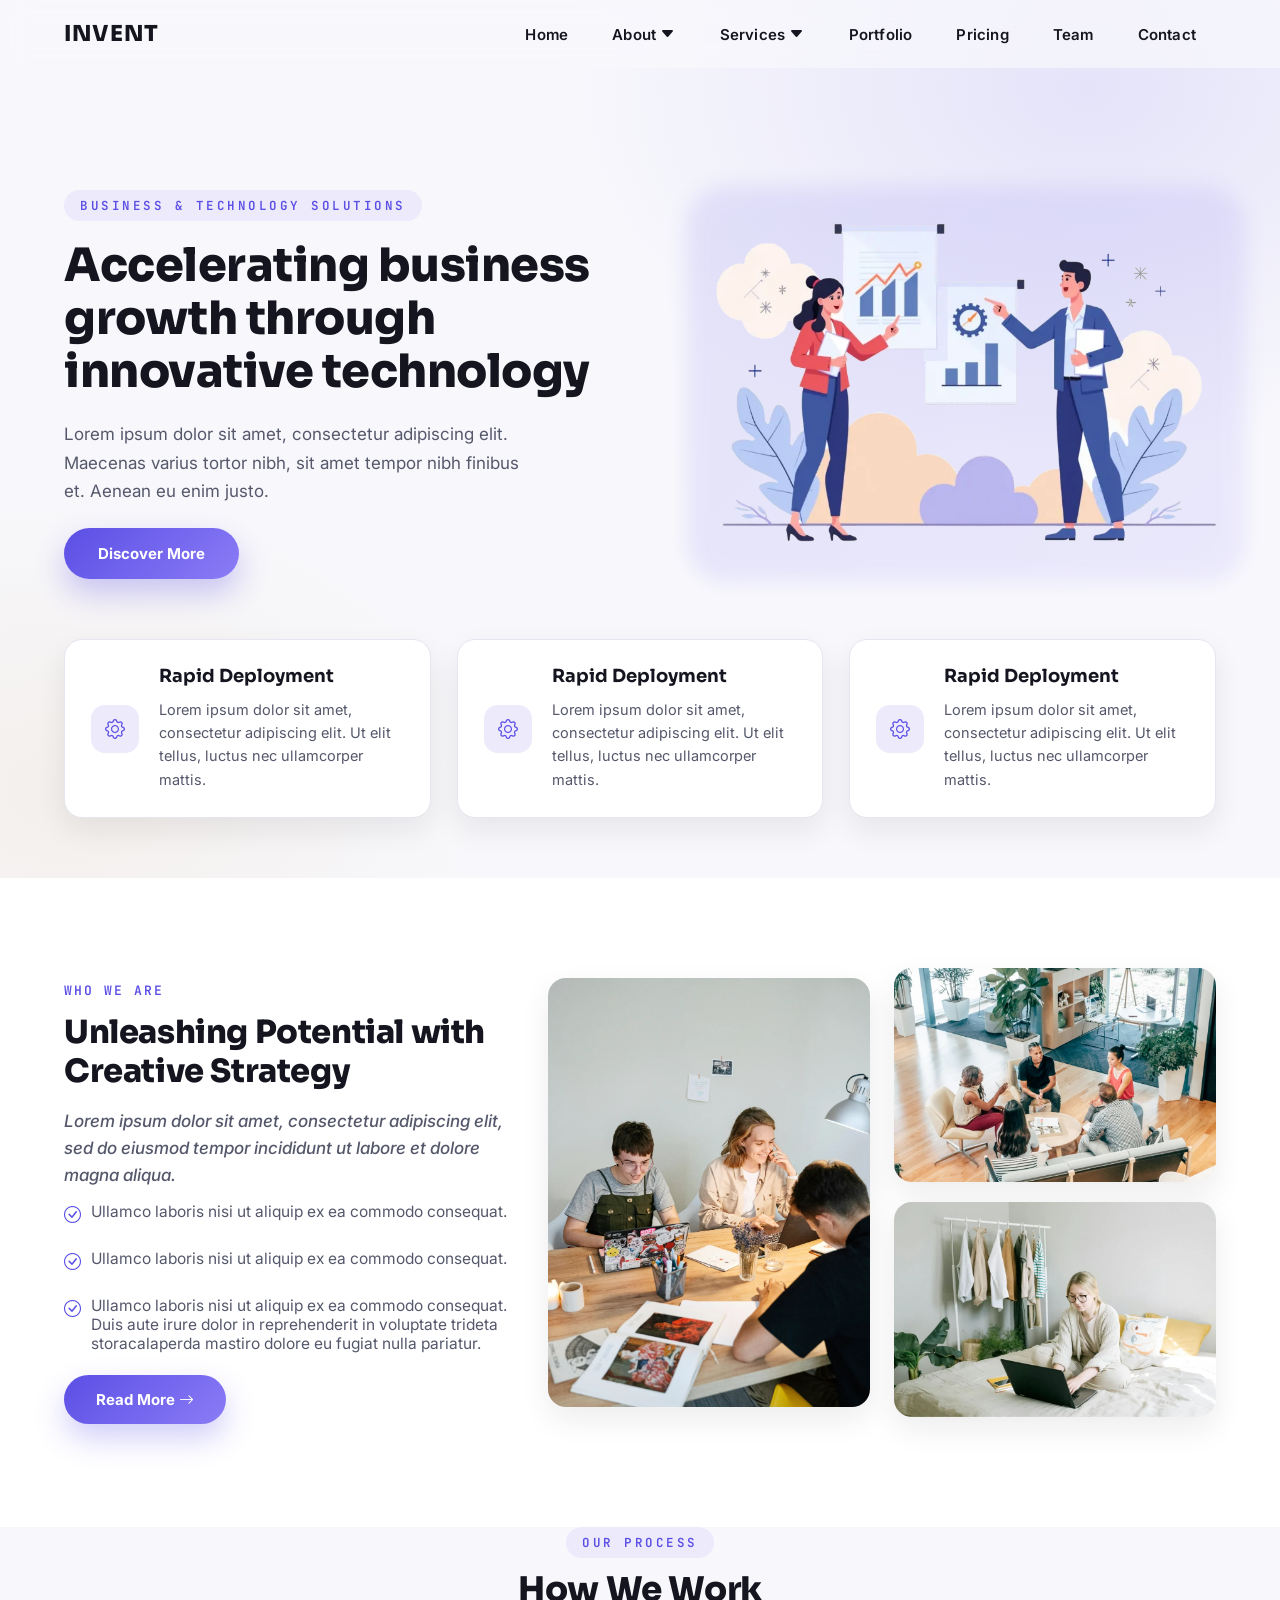
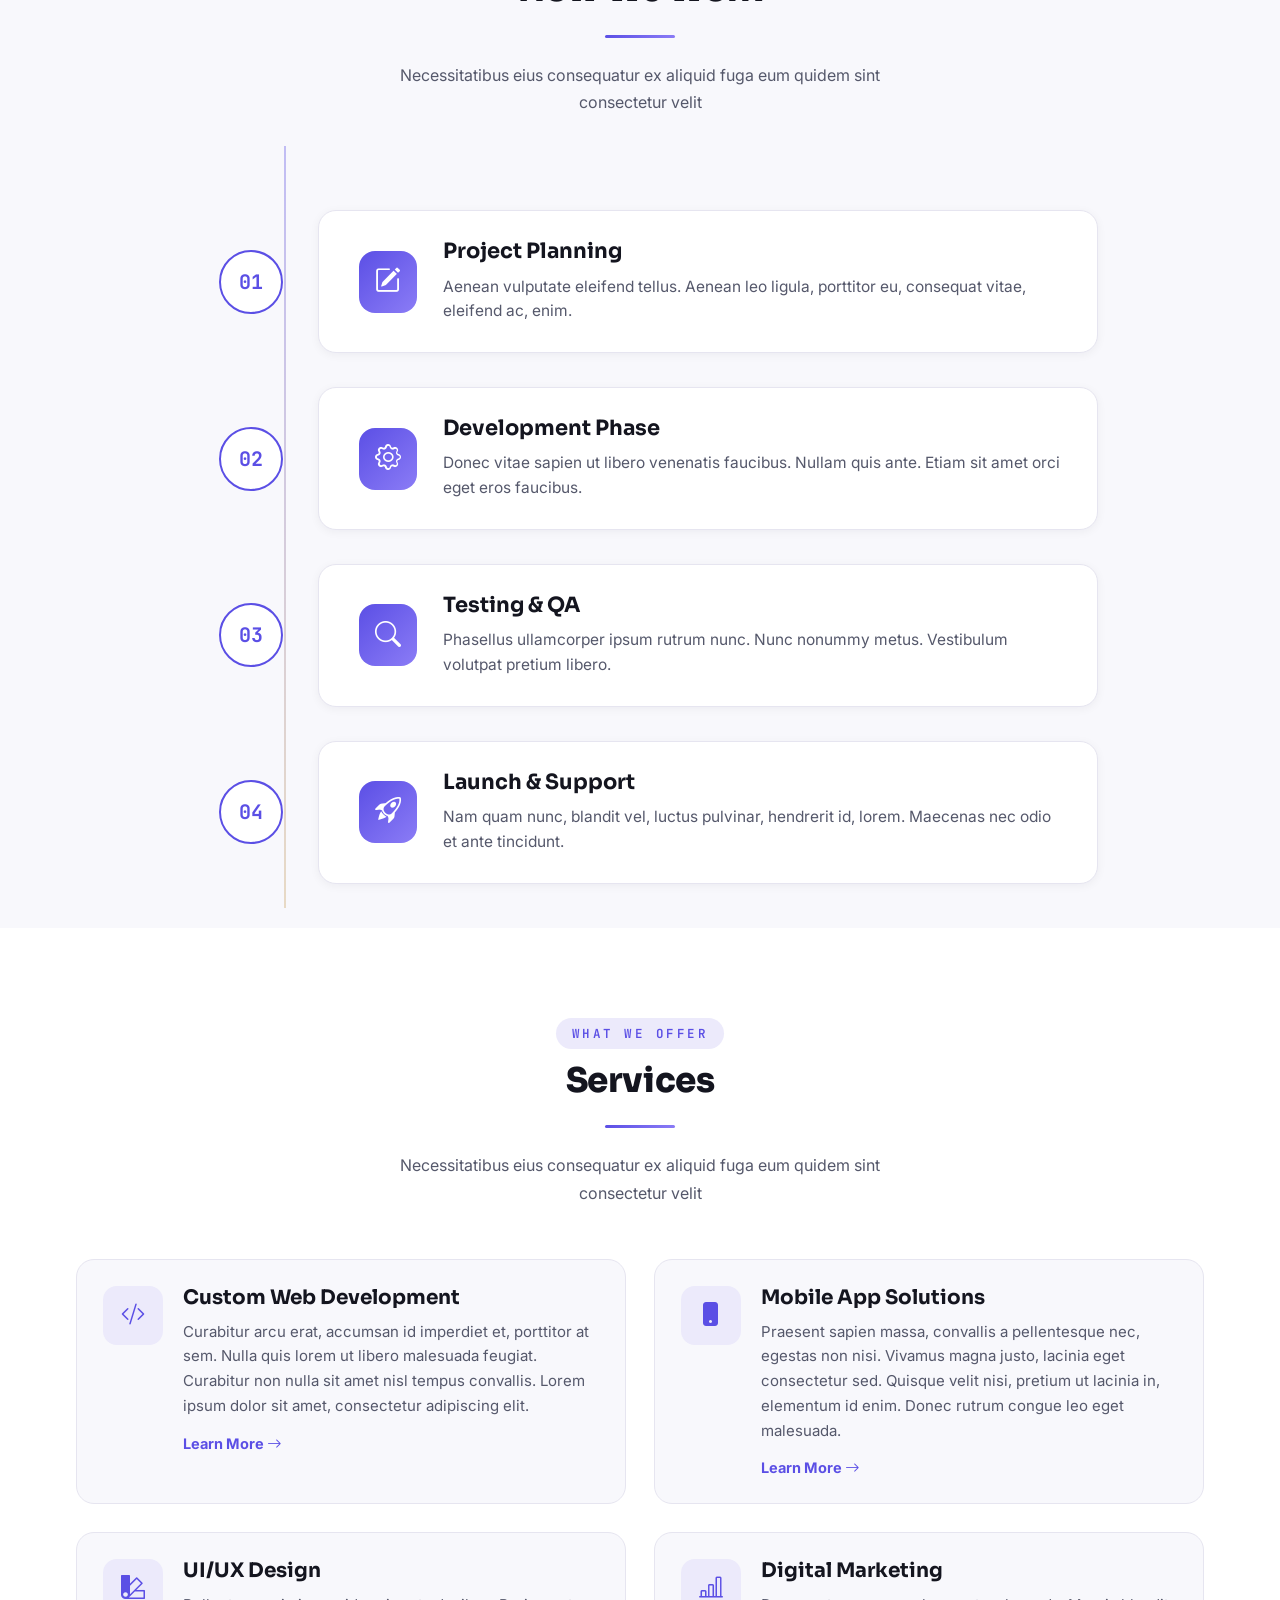
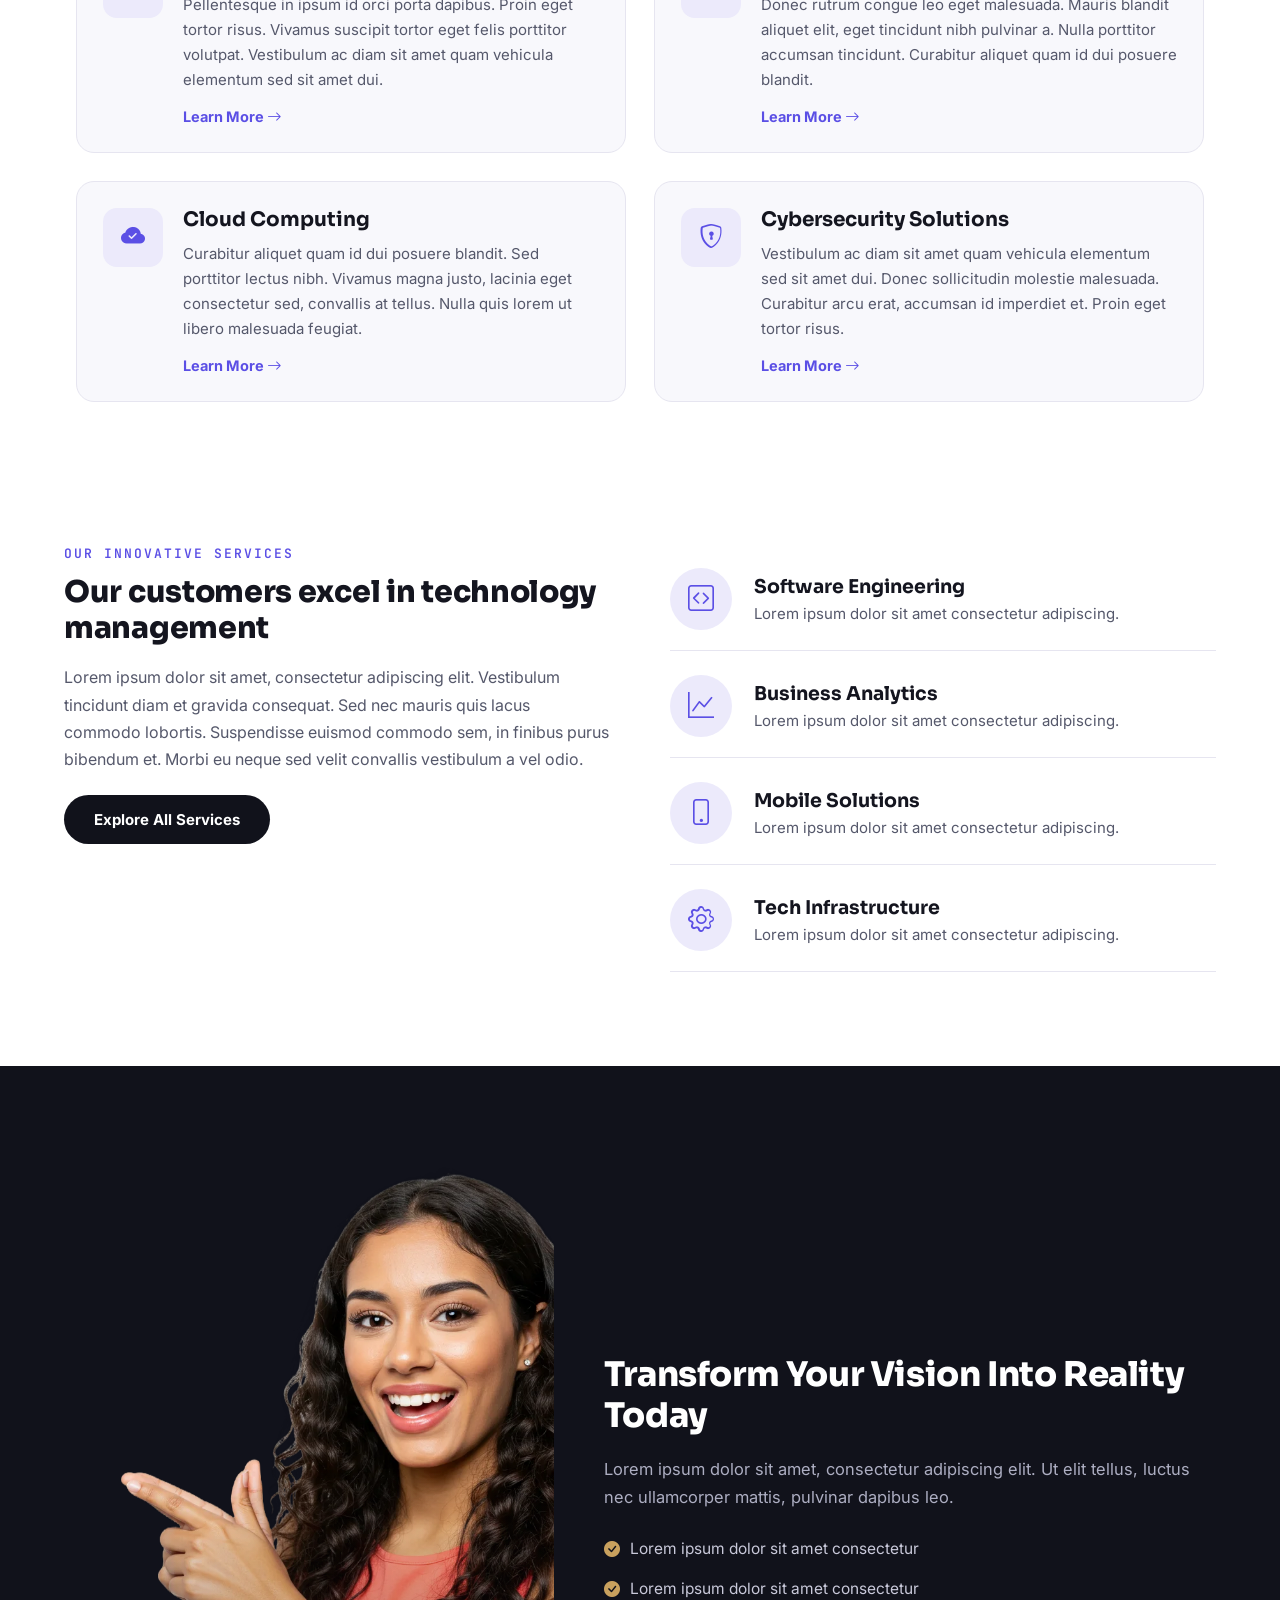
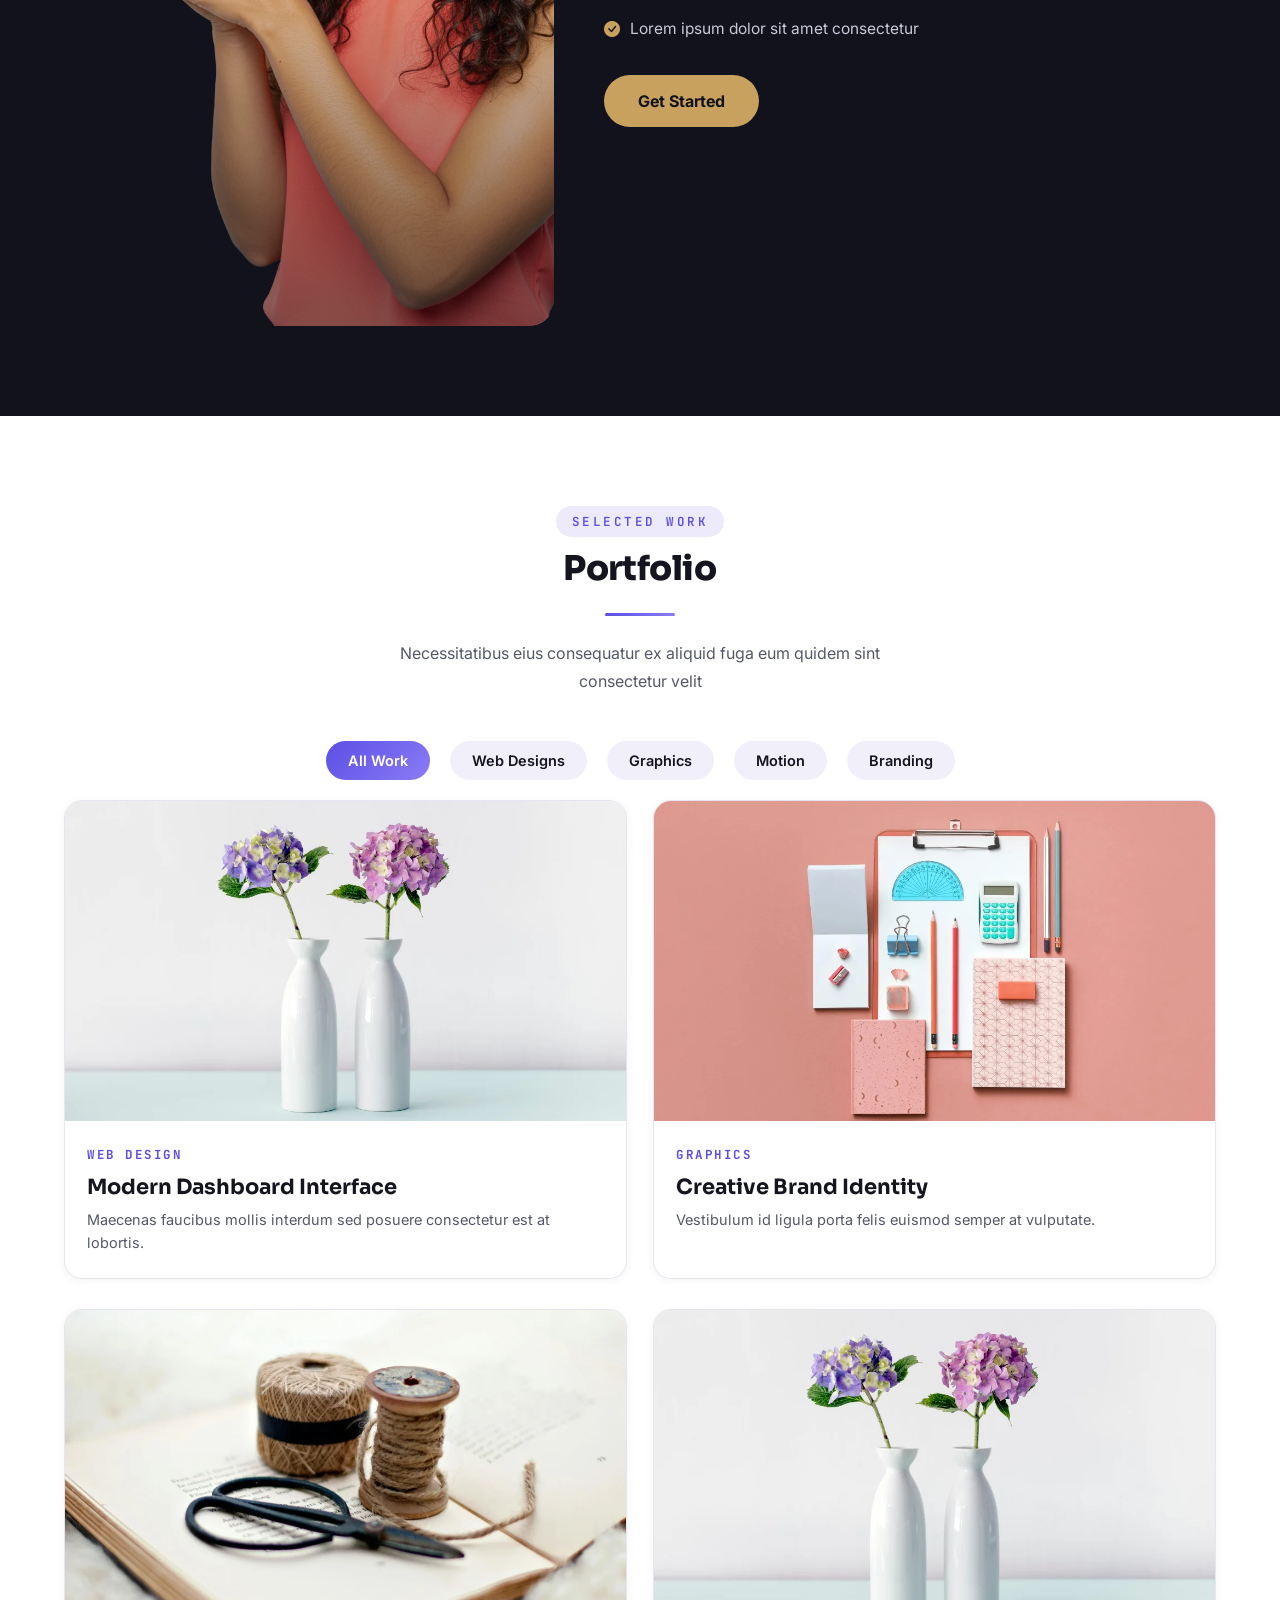
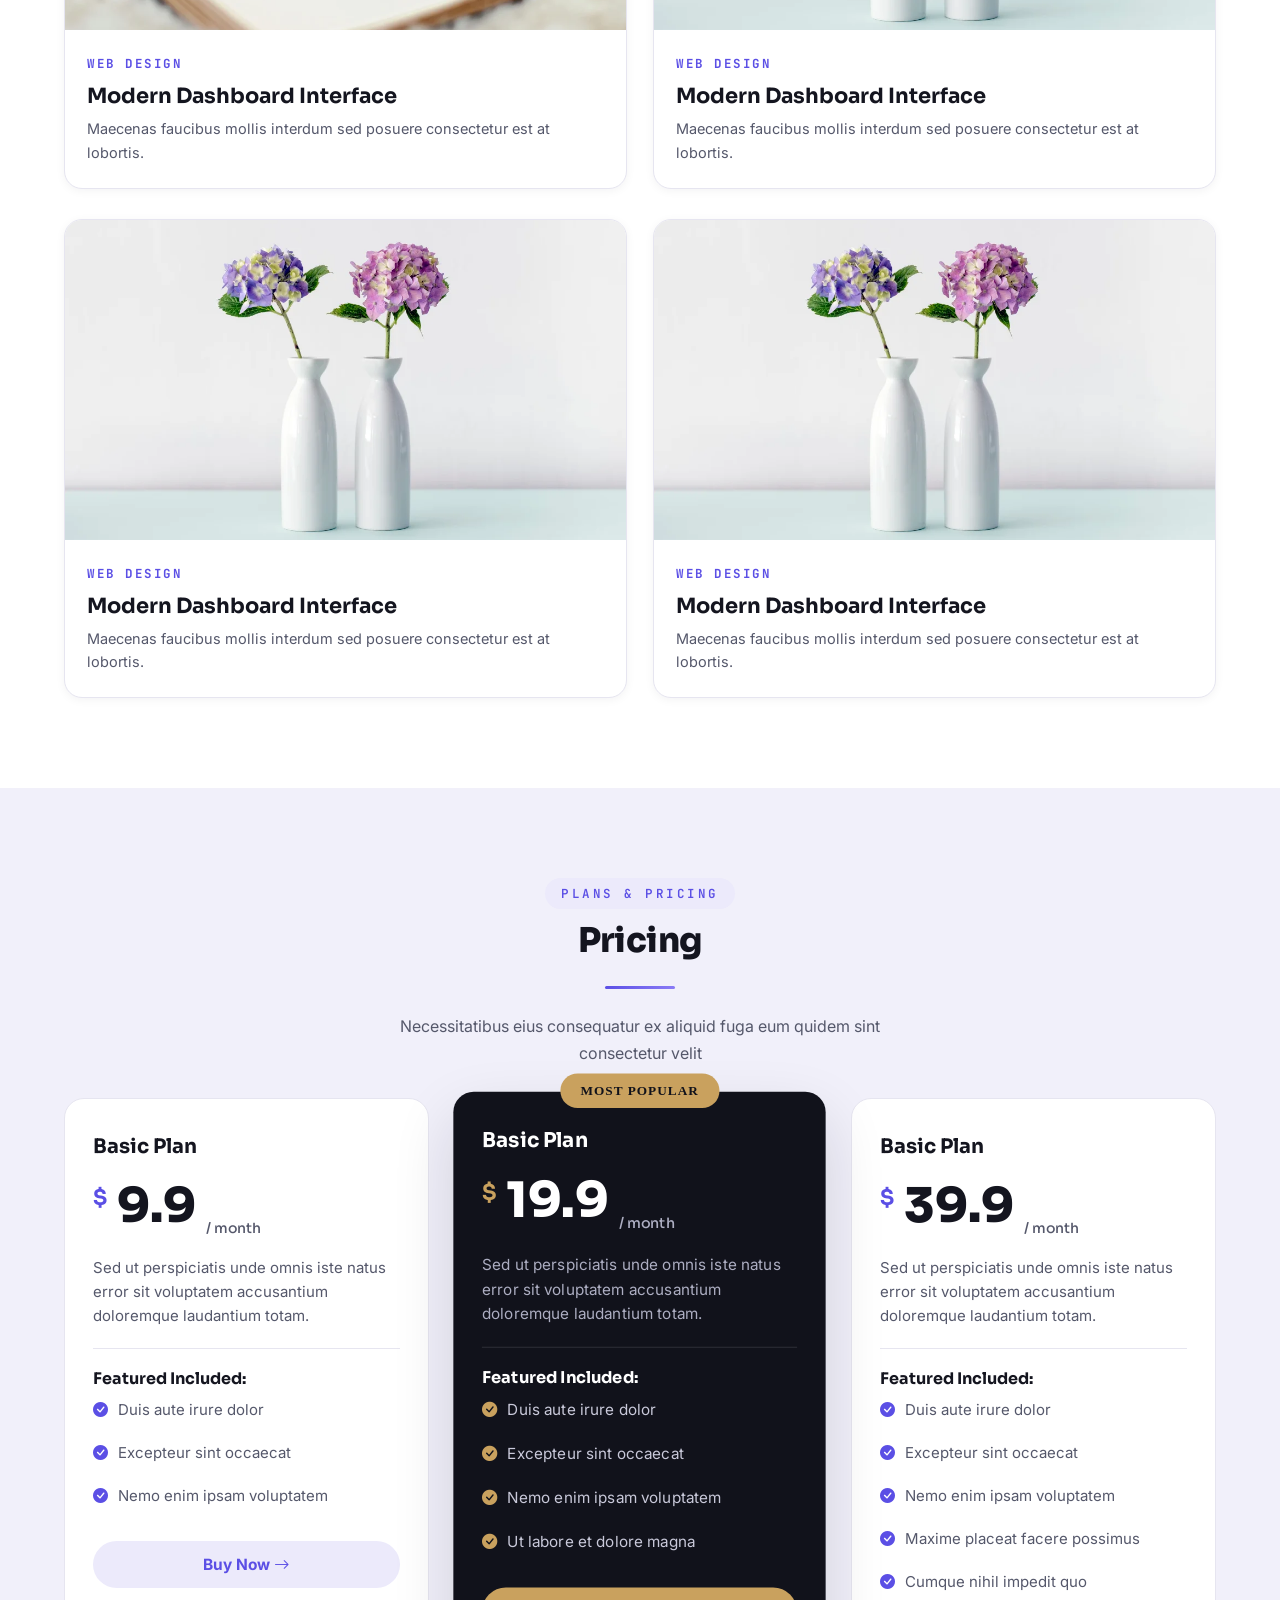
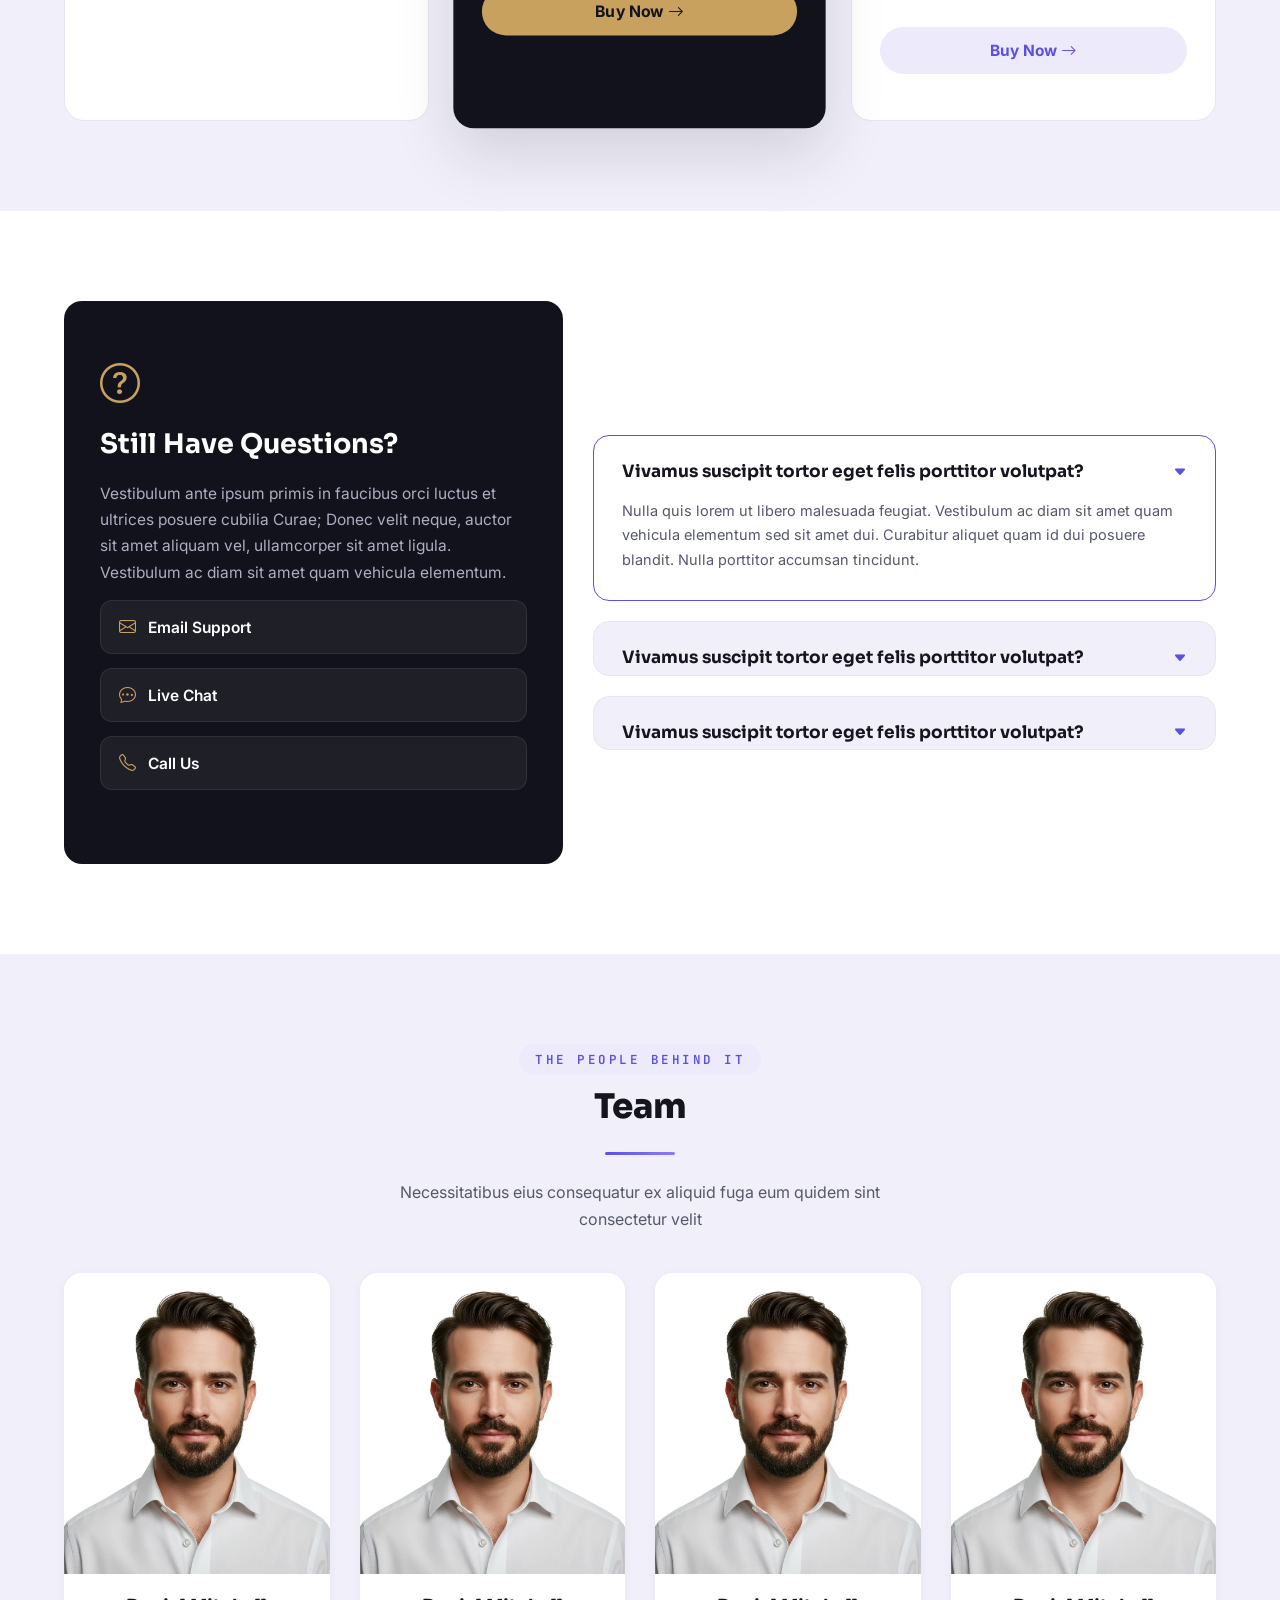
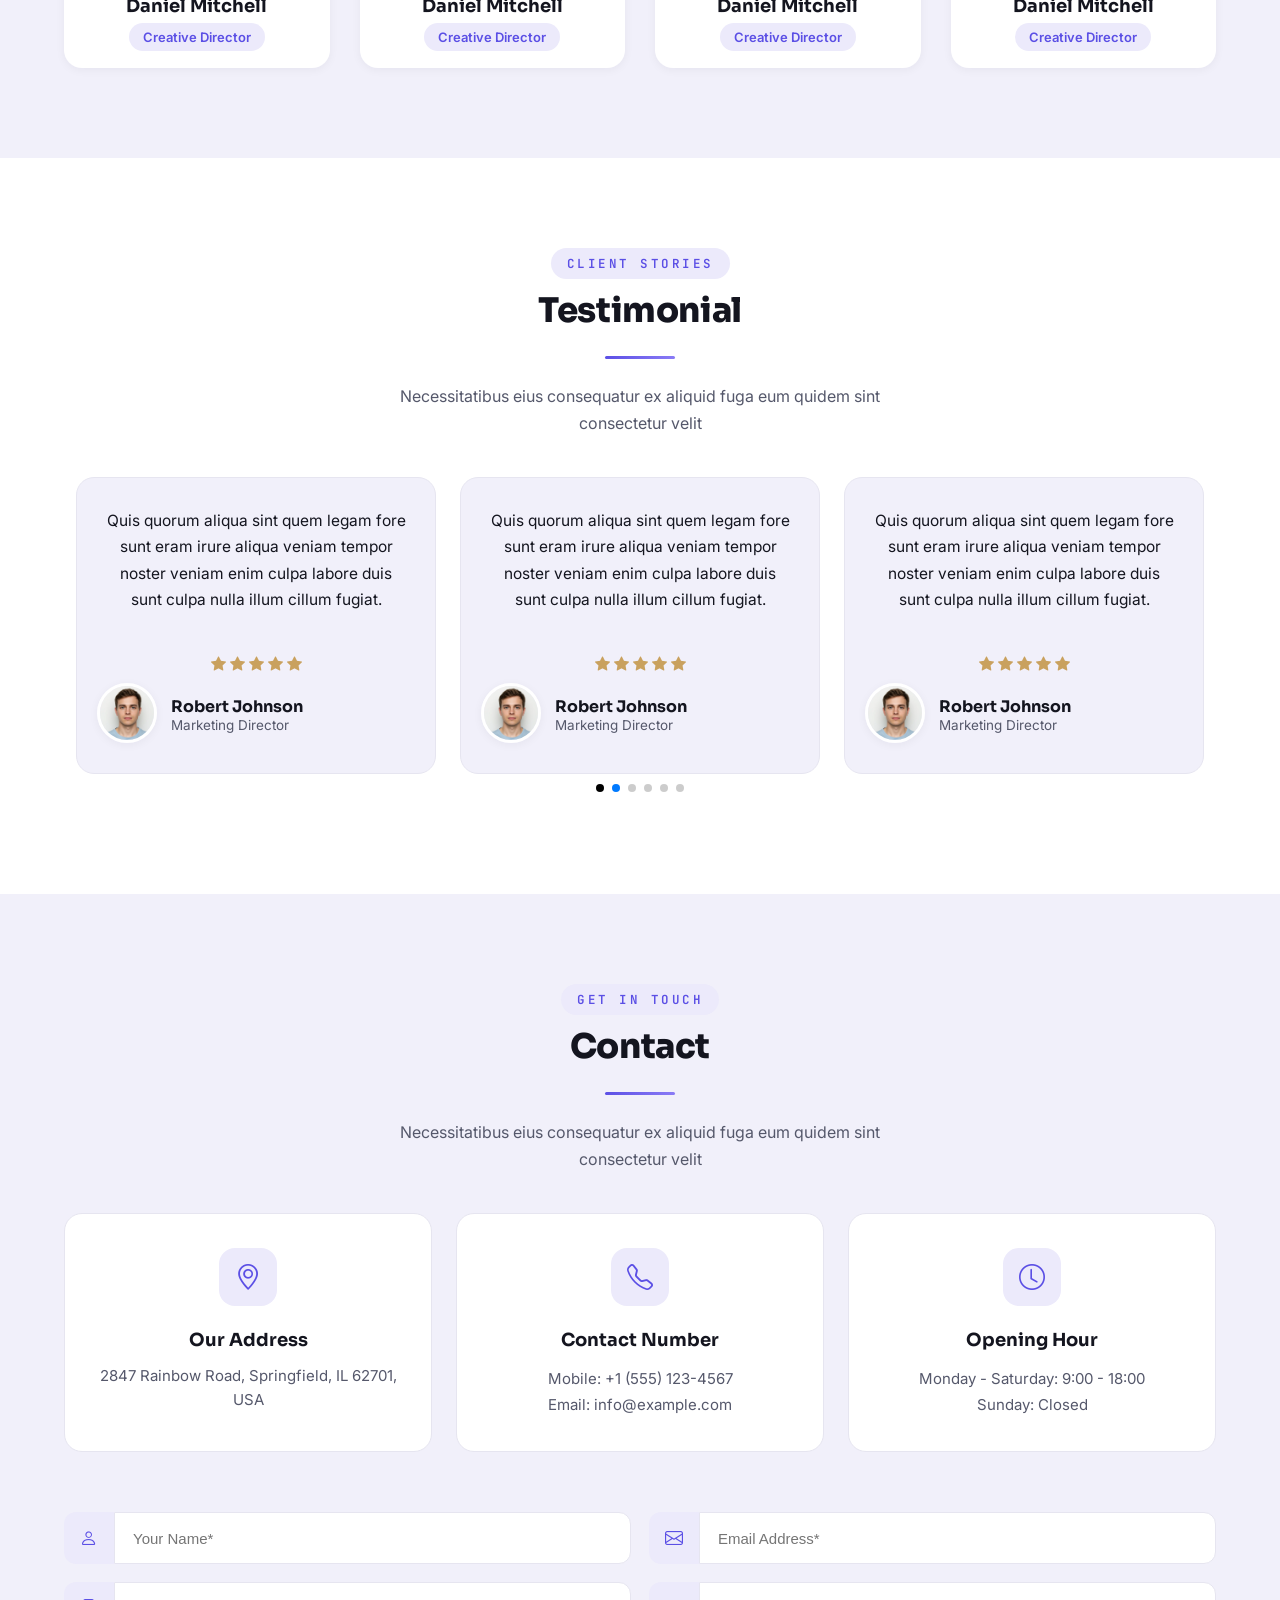
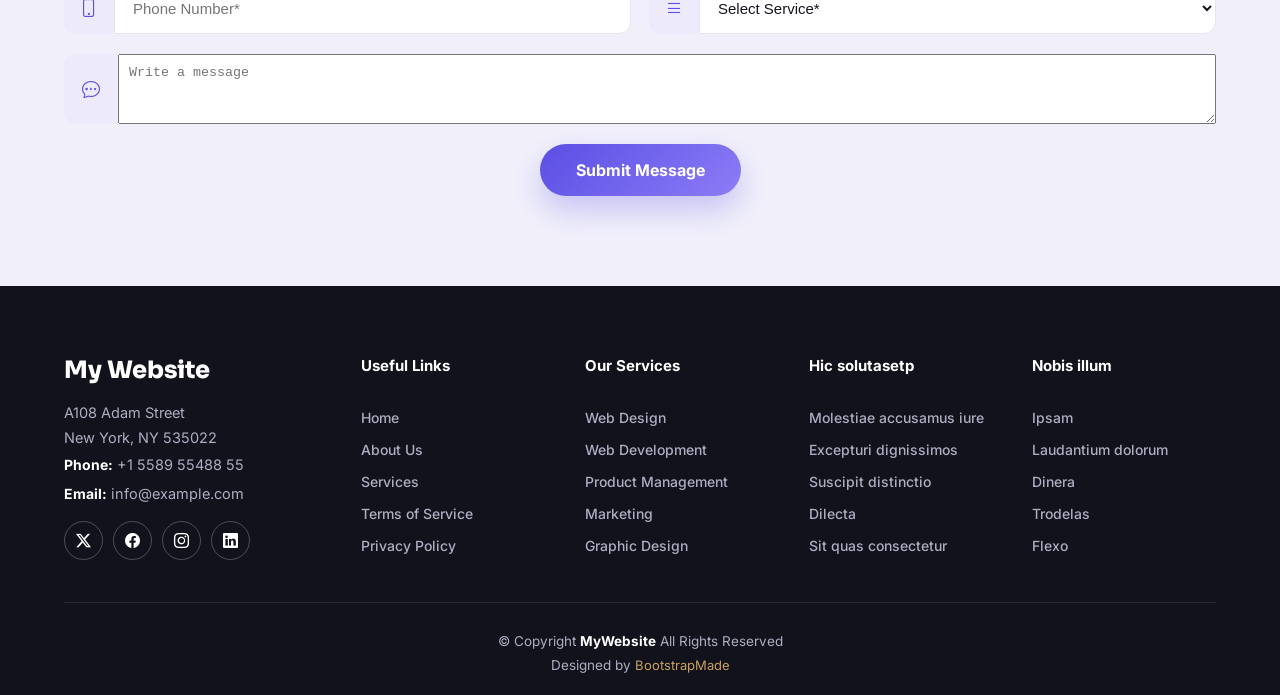
==== commit 1198fbca: "textarea updated" ====
--- a/index.html
+++ b/index.html
@@ -905,8 +905,8 @@
             </div>
             <div class="form-label-2">
             <i class="bi bi-chat-dots"></i>
-            <label for="message"></label>
-            <textarea name="message" id="message" placeholder="Write a message"></textarea>
+            <label for="text"></label>
+            <textarea name="message" id="text" placeholder="Write a message"></textarea>
             </div>
             </div>
             <div class="form-inline">
@@ -987,6 +987,17 @@
         el: ".swiper-pagination",
       },
       slidesPerView: 3,
+      breakpoints: {
+        0: {
+            slidesPerView: 1,
+        },
+        768: {
+            slidesPerView: 2,
+        },
+        1024: {
+            slidesPerView: 3,
+        }
+    },
       loop: true,
       autoplay: {
         delay: 3000,
--- a/css/style.css
+++ b/css/style.css
@@ -1458,8 +1458,10 @@
 .form-label input:focus{
     border-color: var(--accent);
 }
-.form-label textarea{
+.form-label-2 textarea{
     width: 100% !important;
+    height: 70px;
+    padding: 10px;
 }
 .form-label i{
     color: var(--accent);
